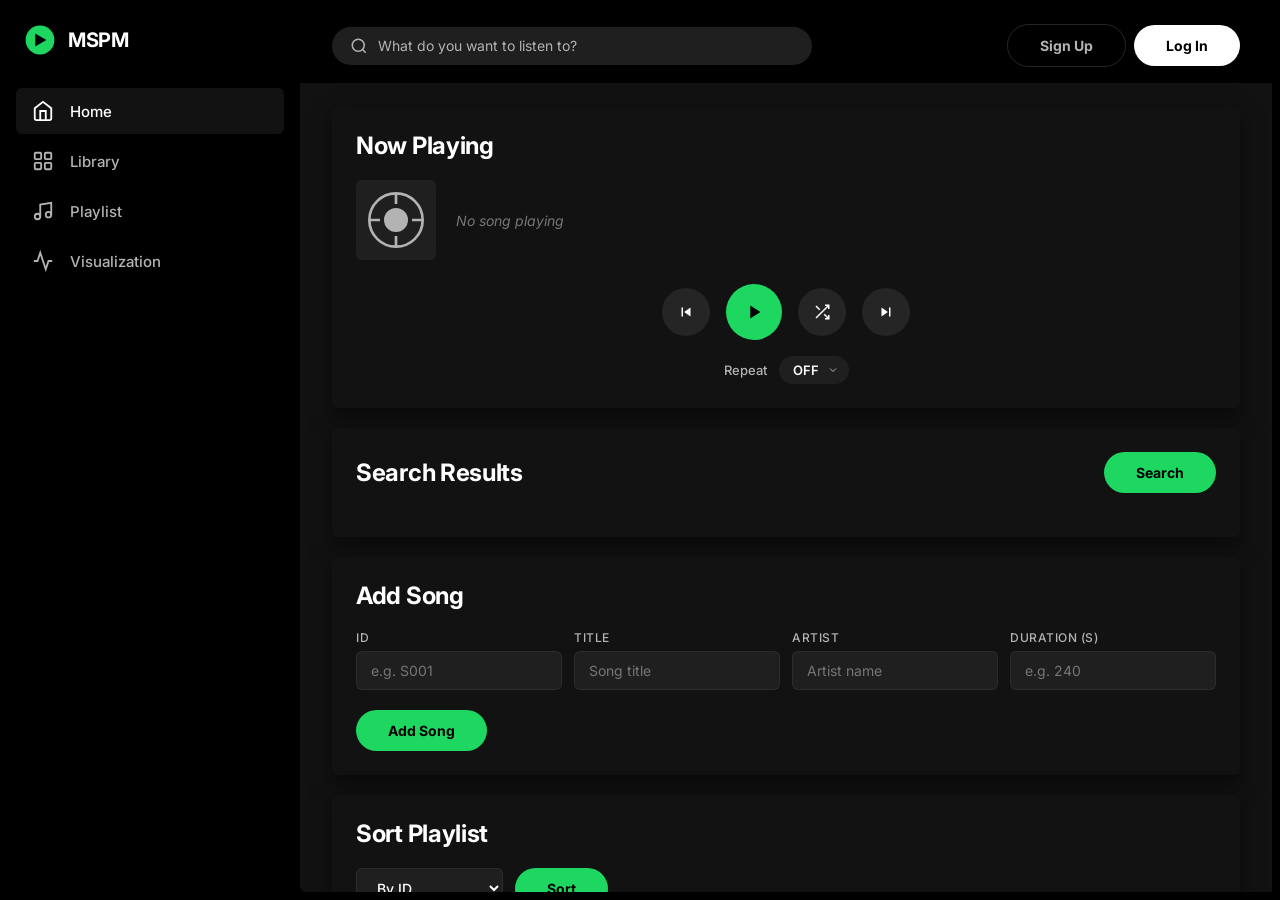
==== Src/resources/frontend/index.html @ 89e04ec7 "Update Frontend" ====
<!DOCTYPE html>
<html lang="en">
<head>
    <meta charset="UTF-8">
    <meta name="viewport" content="width=device-width, initial-scale=1.0">
    <title>MSPM - Music Streaming Playlist Manager</title>
    <link rel="preconnect" href="https://fonts.googleapis.com">
    <link rel="preconnect" href="https://fonts.gstatic.com" crossorigin>
    <link href="https://fonts.googleapis.com/css2?family=Inter:wght@400;500;600;700&display=swap" rel="stylesheet">
    <link rel="stylesheet" href="css/style.css">
</head>
<body>
    <div class="app">
        <aside class="sidebar">
            <div class="logo">
                <svg class="logo-icon" viewBox="0 0 40 40" width="32" height="32">
                    <circle cx="20" cy="20" r="18" fill="#1ed760"/>
                    <path d="M14 12v16l14-8z" fill="#000"/>
                </svg>
                <span class="logo-text">MSPM</span>
            </div>
            <nav class="nav">
                <a href="#" class="nav-item active" data-target="home-section">
                    <svg viewBox="0 0 24 24" width="22" height="22" fill="none" stroke="currentColor" stroke-width="2">
                        <path d="M3 9l9-7 9 7v11a2 2 0 01-2 2H5a2 2 0 01-2-2V9z"/>
                        <polyline points="9 22 9 12 15 12 15 22"/>
                    </svg>
                    <span>Home</span>
                </a>
                <a href="#" class="nav-item" data-target="library-section">
                    <svg viewBox="0 0 24 24" width="22" height="22" fill="none" stroke="currentColor" stroke-width="2">
                        <rect x="3" y="3" width="7" height="7" rx="1"/>
                        <rect x="14" y="3" width="7" height="7" rx="1"/>
                        <rect x="3" y="14" width="7" height="7" rx="1"/>
                        <rect x="14" y="14" width="7" height="7" rx="1"/>
                    </svg>
                    <span>Library</span>
                </a>
                <a href="#" class="nav-item" data-target="playlist-section">
                    <svg viewBox="0 0 24 24" width="22" height="22" fill="none" stroke="currentColor" stroke-width="2">
                        <path d="M9 18V5l12-2v13"/>
                        <circle cx="6" cy="18" r="3"/>
                        <circle cx="18" cy="16" r="3"/>
                    </svg>
                    <span>Playlist</span>
                </a>
                <a href="#" class="nav-item" data-target="visualization-section">
                    <svg viewBox="0 0 24 24" width="22" height="22" fill="none" stroke="currentColor" stroke-width="2">
                        <polyline points="22 12 18 12 15 21 9 3 6 12 2 12"/>
                    </svg>
                    <span>Visualization</span>
                </a>
            </nav>
        </aside>

        <main class="main-content">
            <header class="top-bar">
                <div class="search-bar">
                    <svg viewBox="0 0 24 24" width="18" height="18" fill="none" stroke="currentColor" stroke-width="2" class="search-icon">
                        <circle cx="11" cy="11" r="8"/>
                        <line x1="21" y1="21" x2="16.65" y2="16.65"/>
                    </svg>
                    <input type="text" id="search-input" placeholder="What do you want to listen to?">
                </div>
                <div class="user-actions">
                    <button class="btn btn-ghost">Sign Up</button>
                    <button class="btn btn-secondary">Log In</button>
                </div>
            </header>

            <div class="content" id="home-section">
                <section id="current-song" class="card">
                    <div class="card-header">
                        <h2>Now Playing</h2>
                    </div>
                    <div class="current-song-display">
                        <div class="current-song-art" id="current-song-art">
                            <svg viewBox="0 0 24 24" width="64" height="64" fill="none" stroke="#b3b3b3" stroke-width="1">
                                <circle cx="12" cy="12" r="10"/>
                                <circle cx="12" cy="12" r="4" fill="#b3b3b3"/>
                                <line x1="12" y1="2" x2="12" y2="6"/>
                                <line x1="12" y1="18" x2="12" y2="22"/>
                                <line x1="2" y1="12" x2="6" y2="12"/>
                                <line x1="18" y1="12" x2="22" y2="12"/>
                            </svg>
                        </div>
                        <div id="current-song-info">
                            <p class="no-song">No song playing</p>
                        </div>
                    </div>
                    <div class="controls-row">
                        <button id="btn-prev" class="btn btn-control" title="Previous">
                            <svg viewBox="0 0 24 24" width="18" height="18" fill="currentColor"><path d="M6 6h2v12H6V6zm3.5 6l8.5 6V6l-8.5 6z"/></svg>
                        </button>
                        <button id="btn-play" class="btn btn-control btn-play" title="Play">
                            <svg viewBox="0 0 24 24" width="22" height="22" fill="currentColor"><path d="M8 5v14l11-7L8 5z"/></svg>
                        </button>
                        <button id="btn-shuffle" class="btn btn-control" title="Shuffle">
                            <svg viewBox="0 0 24 24" width="18" height="18" fill="none" stroke="currentColor" stroke-width="2">
                                <polyline points="16 3 21 3 21 8"/>
                                <line x1="4" y1="20" x2="21" y2="3"/>
                                <polyline points="21 16 21 21 16 21"/>
                                <line x1="15" y1="15" x2="21" y2="21"/>
                                <line x1="4" y1="4" x2="9" y2="9"/>
                            </svg>
                        </button>
                        <button id="btn-next" class="btn btn-control" title="Next">
                            <svg viewBox="0 0 24 24" width="18" height="18" fill="currentColor"><path d="M6 18l8.5-6L6 6v12zM16 6v12h2V6h-2z"/></svg>
                        </button>
                    </div>
                    <div class="repeat-row">
                        <span class="repeat-label">Repeat</span>
                        <select id="repeat-mode">
                            <option value="OFF">OFF</option>
                            <option value="ONE">ONE</option>
                            <option value="ALL">ALL</option>
                        </select>
                    </div>
                </section>

                <section id="search-section" class="card">
                    <div class="card-header">
                        <h2>Search Results</h2>
                        <button id="btn-search" class="btn btn-primary">Search</button>
                    </div>
                    <div id="search-results"></div>
                </section>

                <section id="add-song" class="card">
                    <div class="card-header">
                        <h2>Add Song</h2>
                    </div>
                    <form id="add-song-form">
                        <div class="form-row">
                            <div class="form-group">
                                <label for="song-id">ID</label>
                                <input type="text" id="song-id" required placeholder="e.g. S001">
                            </div>
                            <div class="form-group">
                                <label for="song-title">Title</label>
                                <input type="text" id="song-title" required placeholder="Song title">
                            </div>
                            <div class="form-group">
                                <label for="song-artist">Artist</label>
                                <input type="text" id="song-artist" required placeholder="Artist name">
                            </div>
                            <div class="form-group">
                                <label for="song-duration">Duration (s)</label>
                                <input type="number" id="song-duration" required placeholder="e.g. 240">
                            </div>
                        </div>
                        <button type="submit" class="btn btn-primary">Add Song</button>
                    </form>
                </section>

                <section id="sort-section" class="card">
                    <div class="card-header">
                        <h2>Sort Playlist</h2>
                    </div>
                    <div class="sort-row">
                        <select id="sort-type">
                            <option value="id">By ID</option>
                            <option value="title">By Title</option>
                            <option value="artist">By Artist</option>
                            <option value="playcount">By Play Count</option>
                        </select>
                        <button id="btn-sort" class="btn btn-primary">Sort</button>
                    </div>
                </section>

                <section id="library-section" class="card">
                    <div class="card-header">
                        <h2>Song Library <span id="library-total-badge" class="badge">0 songs</span></h2>
                    </div>
                    <p class="section-desc">Browse songs from the CSV catalog. Filter and add to your playlist.</p>
                    <div class="library-filters">
                        <div class="filter-row">
                            <div class="filter-group">
                                <label for="lib-filter-title">Title</label>
                                <input type="text" id="lib-filter-title" placeholder="Filter by title...">
                            </div>
                            <div class="filter-group">
                                <label for="lib-filter-artist">Artist</label>
                                <select id="lib-filter-artist">
                                    <option value="">All Artists</option>
                                </select>
                            </div>
                            <div class="filter-group">
                                <label for="lib-filter-min-dur">Min Duration (s)</label>
                                <input type="number" id="lib-filter-min-dur" placeholder="e.g. 120" min="0">
                            </div>
                            <div class="filter-group">
                                <label for="lib-filter-max-dur">Max Duration (s)</label>
                                <input type="number" id="lib-filter-max-dur" placeholder="e.g. 480" min="0">
                            </div>
                        </div>
                        <div class="filter-actions">
                            <button id="btn-lib-filter" class="btn btn-primary">Filter</button>
                            <button id="btn-lib-reset" class="btn btn-ghost">Reset</button>
                            <button id="btn-lib-add-selected" class="btn btn-secondary" disabled>Add Selected (0)</button>
                            <button id="btn-lib-add-all-filtered" class="btn btn-primary">Add All Filtered</button>
                        </div>
                    </div>
                    <div class="table-wrapper">
                        <table id="library-table">
                            <thead>
                                <tr>
                                    <th><input type="checkbox" id="lib-select-all" title="Select all on this page"></th>
                                    <th>ID</th>
                                    <th>Title</th>
                                    <th>Artist</th>
                                    <th>Duration</th>
                                    <th>Status</th>
                                    <th>Action</th>
                                </tr>
                            </thead>
                            <tbody id="library-body"></tbody>
                        </table>
                    </div>
                    <div id="library-pagination" class="pagination">
                        <button id="lib-page-prev" class="btn btn-ghost" disabled>Prev</button>
                        <span id="lib-page-info">Page 1 / 1</span>
                        <button id="lib-page-next" class="btn btn-ghost" disabled>Next</button>
                    </div>
                </section>

                <section id="playlist-section" class="card">
                    <div class="card-header">
                        <h2>Your Playlist <span id="playlist-count-badge" class="badge">0 songs</span></h2>
                    </div>
                    <div class="table-wrapper">
                        <table id="playlist-table">
                            <thead>
                                <tr>
                                    <th>ID</th>
                                    <th>Title</th>
                                    <th>Artist</th>
                                    <th>Duration</th>
                                    <th>Action</th>
                                </tr>
                            </thead>
                            <tbody id="playlist-body"></tbody>
                        </table>
                    </div>
                </section>

                <section id="recently-played" class="card">
                    <div class="card-header">
                        <h2>Recently Played</h2>
                    </div>
                    <ul id="history-stack"></ul>
                </section>

                <section id="visualization-section" class="card">
                    <div class="card-header">
                        <h2>DSA Visualization</h2>
                    </div>
                    <div id="viz-playlist" class="viz-section">
                        <h3>Circular Linked List</h3>
                        <div id="circular-list"></div>
                    </div>
                    <div id="viz-history" class="viz-section">
                        <h3>History Stack</h3>
                        <div id="stack-display"></div>
                    </div>
                    <div id="viz-shuffle" class="viz-section">
                        <h3>Shuffle Animation</h3>
                        <div id="shuffle-animation" class="shuffle-hidden"></div>
                    </div>
                </section>
            </div>
        </main>
    </div>

    <script>
        document.querySelectorAll('.nav-item').forEach(item => {
            item.addEventListener('click', e => {
                e.preventDefault();
                document.querySelectorAll('.nav-item').forEach(n => n.classList.remove('active'));
                item.classList.add('active');
                const target = document.getElementById(item.dataset.target);
                if (target) target.scrollIntoView({ behavior: 'smooth', block: 'start' });
            });
        });
    </script>
    <script src="js/api.js"></script>
    <script src="js/visualizer.js"></script>
    <script src="js/player.js"></script>
</body>
</html>
---- Src/resources/frontend/css/style.css ----
:root {
    --canvas: #000000;
    --surface: #121212;
    --control: #1f1f1f;
    --text-primary: #ffffff;
    --text-secondary: #b3b3b3;
    --text-muted: #767676;
    --accent: #1ed760;
    --radius-card: 6px;
    --radius-pill: 9999px;
    --shadow-card: 0 8px 24px rgba(0, 0, 0, 0.5);
    --font-family: 'Inter', -apple-system, BlinkMacSystemFont, 'Segoe UI', sans-serif;
    --font-base: 14px;
    --font-heading: 24px;
}

* {
    margin: 0;
    padding: 0;
    box-sizing: border-box;
}

html {
    font-size: var(--font-base);
}

body {
    font-family: var(--font-family);
    background: var(--canvas);
    color: var(--text-primary);
    min-height: 100vh;
    -webkit-font-smoothing: antialiased;
    -moz-osx-font-smoothing: grayscale;
}

::selection {
    background: var(--accent);
    color: #000;
}

::-webkit-scrollbar {
    width: 8px;
}

::-webkit-scrollbar-track {
    background: transparent;
}

::-webkit-scrollbar-thumb {
    background: var(--control);
    border-radius: 4px;
}

::-webkit-scrollbar-thumb:hover {
    background: var(--text-muted);
}

.app {
    display: flex;
    height: 100vh;
    overflow: hidden;
}

.sidebar {
    width: 300px;
    min-width: 300px;
    background: var(--canvas);
    display: flex;
    flex-direction: column;
    padding: 24px 16px;
    gap: 32px;
}

.logo {
    display: flex;
    align-items: center;
    gap: 12px;
    padding: 0 8px;
}

.logo-icon {
    flex-shrink: 0;
}

.logo-text {
    font-size: 20px;
    font-weight: 700;
    letter-spacing: -0.5px;
    color: var(--text-primary);
}

.nav {
    display: flex;
    flex-direction: column;
    gap: 4px;
}

.nav-item {
    display: flex;
    align-items: center;
    gap: 16px;
    padding: 12px 16px;
    border-radius: var(--radius-card);
    color: var(--text-secondary);
    text-decoration: none;
    font-weight: 500;
    font-size: 15px;
    transition: all 0.2s ease;
}

.nav-item:hover {
    color: var(--text-primary);
    background: var(--surface);
}

.nav-item.active {
    color: var(--text-primary);
    background: var(--surface);
}

.nav-item svg {
    flex-shrink: 0;
}

.main-content {
    flex: 1;
    display: flex;
    flex-direction: column;
    overflow: hidden;
    background: var(--surface);
    border-radius: var(--radius-card) 0 0 var(--radius-card);
    margin: 8px 8px 8px 0;
}

.top-bar {
    display: flex;
    align-items: center;
    justify-content: space-between;
    padding: 16px 32px;
    background: var(--canvas);
    flex-shrink: 0;
    gap: 16px;
}

.search-bar {
    display: flex;
    align-items: center;
    gap: 10px;
    background: var(--control);
    border-radius: var(--radius-pill);
    padding: 10px 18px;
    flex: 1;
    max-width: 480px;
    transition: background 0.2s ease;
}

.search-bar:focus-within {
    background: var(--control);
    outline: 2px solid rgba(255, 255, 255, 0.15);
    outline-offset: -2px;
}

.search-icon {
    color: var(--text-secondary);
    flex-shrink: 0;
}

.search-bar input {
    background: none;
    border: none;
    outline: none;
    color: var(--text-primary);
    font-size: 14px;
    font-family: var(--font-family);
    width: 100%;
}

.search-bar input::placeholder {
    color: var(--text-secondary);
}

.user-actions {
    display: flex;
    align-items: center;
    gap: 8px;
    flex-shrink: 0;
}

.content {
    flex: 1;
    overflow-y: auto;
    padding: 24px 32px 80px;
    display: flex;
    flex-direction: column;
    gap: 20px;
}

.card {
    background: var(--surface);
    border-radius: var(--radius-card);
    box-shadow: var(--shadow-card);
    padding: 24px;
    transition: background 0.2s ease;
}

.card:hover {
    background: var(--control);
}

.card-header {
    display: flex;
    align-items: center;
    justify-content: space-between;
    margin-bottom: 20px;
}

.card-header h2 {
    font-size: var(--font-heading);
    font-weight: 700;
    color: var(--text-primary);
    letter-spacing: -0.3px;
}

.card:not(:hover) .card-header h2 {
    color: var(--text-primary);
}

.badge {
    font-size: 12px;
    font-weight: 600;
    color: var(--text-secondary);
    background: rgba(255, 255, 255, 0.08);
    padding: 4px 12px;
    border-radius: var(--radius-pill);
    margin-left: 12px;
}

.section-desc {
    color: var(--text-secondary);
    font-size: 14px;
    margin-bottom: 16px;
    line-height: 1.5;
}

.btn {
    display: inline-flex;
    align-items: center;
    justify-content: center;
    gap: 8px;
    border: none;
    border-radius: var(--radius-pill);
    font-family: var(--font-family);
    font-size: 14px;
    font-weight: 700;
    padding: 12px 32px;
    cursor: pointer;
    transition: all 0.2s ease;
    outline: none;
    white-space: nowrap;
}

.btn:disabled {
    opacity: 0.4;
    cursor: not-allowed;
    transform: none !important;
}

.btn-primary {
    background: var(--accent);
    color: #000000;
}

.btn-primary:hover:not(:disabled) {
    transform: scale(1.04);
    filter: brightness(1.1);
}

.btn-secondary {
    background: var(--text-primary);
    color: #000000;
}

.btn-secondary:hover:not(:disabled) {
    transform: scale(1.04);
    background: #e6e6e6;
}

.btn-ghost {
    background: transparent;
    color: var(--text-secondary);
    border: 1px solid rgba(255, 255, 255, 0.15);
}

.btn-ghost:hover:not(:disabled) {
    color: var(--text-primary);
    border-color: var(--text-primary);
}

.btn-control {
    background: rgba(255, 255, 255, 0.08);
    color: var(--text-primary);
    width: 48px;
    height: 48px;
    padding: 0;
    border-radius: 50%;
    display: inline-flex;
    align-items: center;
    justify-content: center;
}

.btn-control:hover {
    background: rgba(255, 255, 255, 0.15);
    transform: scale(1.06);
}

.btn-play {
    background: var(--accent);
    color: #000000;
    width: 56px;
    height: 56px;
}

.btn-play:hover {
    background: var(--accent);
    transform: scale(1.08);
    filter: brightness(1.1);
}

.btn-danger {
    background: transparent;
    color: var(--text-muted);
    border: 1px solid rgba(255, 255, 255, 0.1);
    padding: 6px 16px;
    font-size: 13px;
}

.btn-danger:hover:not(:disabled) {
    color: #ff4757;
    border-color: #ff4757;
    background: rgba(255, 71, 87, 0.1);
}

.current-song-display {
    display: flex;
    align-items: center;
    gap: 20px;
    margin-bottom: 24px;
}

.current-song-art {
    width: 80px;
    height: 80px;
    border-radius: var(--radius-card);
    background: var(--control);
    display: flex;
    align-items: center;
    justify-content: center;
    flex-shrink: 0;
}

#current-song-info {
    display: flex;
    flex-wrap: wrap;
    align-items: center;
    gap: 10px;
    flex: 1;
}

.song-tag {
    color: var(--text-secondary);
    font-size: 14px;
    background: rgba(255, 255, 255, 0.05);
    border: 1px solid rgba(255, 255, 255, 0.08);
    border-radius: var(--radius-card);
    padding: 6px 14px;
}

.song-tag span {
    color: var(--text-primary);
    font-weight: 500;
    margin-left: 6px;
}

.no-song {
    color: var(--text-muted);
    font-style: italic;
}

.playing-indicator {
    color: var(--accent);
    font-weight: 600;
    font-size: 13px;
    background: rgba(30, 215, 96, 0.15);
    border: 1px solid rgba(30, 215, 96, 0.3);
    border-radius: var(--radius-card);
    padding: 4px 12px;
    animation: pulsePlaying 1.5s ease-in-out infinite;
}

.paused-indicator {
    color: #f0a030;
    font-weight: 600;
    font-size: 13px;
    background: rgba(240, 160, 48, 0.15);
    border: 1px solid rgba(240, 160, 48, 0.3);
    border-radius: var(--radius-card);
    padding: 4px 12px;
}

@keyframes pulsePlaying {
    0%, 100% { opacity: 1; }
    50% { opacity: 0.6; }
}

.controls-row {
    display: flex;
    justify-content: center;
    align-items: center;
    gap: 16px;
    margin-bottom: 16px;
}

.repeat-row {
    display: flex;
    align-items: center;
    justify-content: center;
    gap: 12px;
}

.repeat-label {
    color: var(--text-secondary);
    font-size: 13px;
    font-weight: 500;
}

.repeat-row select {
    background: var(--control);
    color: var(--text-primary);
    border: none;
    border-radius: var(--radius-pill);
    padding: 6px 14px;
    font-size: 13px;
    font-family: var(--font-family);
    font-weight: 600;
    cursor: pointer;
    outline: none;
    appearance: none;
    -webkit-appearance: none;
    padding-right: 28px;
    background-image: url("data:image/svg+xml,%3Csvg xmlns='http://www.w3.org/2000/svg' width='12' height='12' viewBox='0 0 24 24' fill='none' stroke='%23b3b3b3' stroke-width='2'%3E%3Cpolyline points='6 9 12 15 18 9'/%3E%3C/svg%3E");
    background-repeat: no-repeat;
    background-position: right 10px center;
}

.repeat-row select:focus {
    outline: 2px solid rgba(255, 255, 255, 0.15);
    outline-offset: -2px;
}

.repeat-row select option {
    background: var(--canvas);
    color: var(--text-primary);
}

.library-filters {
    background: rgba(255, 255, 255, 0.03);
    border: 1px solid rgba(255, 255, 255, 0.06);
    border-radius: var(--radius-card);
    padding: 20px;
    margin-bottom: 20px;
}

.filter-row {
    display: grid;
    grid-template-columns: 1fr 1fr 1fr 1fr;
    gap: 12px;
    margin-bottom: 16px;
}

.filter-group {
    display: flex;
    flex-direction: column;
    gap: 6px;
}

.filter-group label {
    font-size: 12px;
    color: var(--text-secondary);
    font-weight: 500;
    text-transform: uppercase;
    letter-spacing: 0.5px;
}

.filter-group input,
.filter-group select {
    background: var(--control);
    border: 1px solid rgba(255, 255, 255, 0.06);
    border-radius: var(--radius-card);
    padding: 10px 14px;
    color: var(--text-primary);
    font-size: 14px;
    font-family: var(--font-family);
    outline: none;
    transition: border-color 0.2s;
}

.filter-group input:focus,
.filter-group select:focus {
    border-color: rgba(255, 255, 255, 0.2);
}

.filter-group input::placeholder {
    color: var(--text-muted);
}

.filter-group select option {
    background: var(--canvas);
    color: var(--text-primary);
}

.filter-actions {
    display: flex;
    flex-wrap: wrap;
    gap: 8px;
}

.filter-actions .btn {
    padding: 10px 24px;
}

.status-badge {
    font-size: 11px;
    padding: 3px 10px;
    border-radius: var(--radius-pill);
    font-weight: 600;
    letter-spacing: 0.3px;
}

.status-available {
    background: rgba(255, 255, 255, 0.06);
    color: var(--text-secondary);
    border: 1px solid rgba(255, 255, 255, 0.08);
}

.status-added {
    background: rgba(30, 215, 96, 0.15);
    color: var(--accent);
    border: 1px solid rgba(30, 215, 96, 0.3);
}

.table-wrapper {
    overflow-x: auto;
}

#library-table,
#playlist-table {
    width: 100%;
    border-collapse: collapse;
}

#library-table th,
#playlist-table th {
    text-align: left;
    padding: 12px 10px;
    font-size: 12px;
    font-weight: 600;
    text-transform: uppercase;
    letter-spacing: 0.8px;
    color: var(--text-secondary);
    border-bottom: 1px solid rgba(255, 255, 255, 0.06);
}

#library-table td,
#playlist-table td {
    padding: 10px;
    border-bottom: 1px solid rgba(255, 255, 255, 0.04);
    font-size: 14px;
    color: var(--text-primary);
}

#library-table tbody tr,
#playlist-table tbody tr {
    transition: background 0.15s ease;
}

#library-table tbody tr:hover,
#playlist-table tbody tr:hover {
    background: rgba(255, 255, 255, 0.04);
}

#library-table tbody tr.in-playlist {
    opacity: 0.55;
}

#playlist-table tbody tr.active-song {
    background: rgba(30, 215, 96, 0.1);
    border-left: 3px solid var(--accent);
}

#playlist-table tbody tr.active-song td {
    color: var(--text-primary);
}

#library-table input[type="checkbox"] {
    width: 16px;
    height: 16px;
    accent-color: var(--accent);
    cursor: pointer;
}

.pagination {
    display: flex;
    justify-content: center;
    align-items: center;
    gap: 16px;
    margin-top: 20px;
    padding-top: 16px;
    border-top: 1px solid rgba(255, 255, 255, 0.06);
}

.pagination .btn {
    padding: 8px 20px;
}

#lib-page-info {
    font-size: 14px;
    color: var(--text-secondary);
    min-width: 120px;
    text-align: center;
}

.empty-state {
    text-align: center;
    padding: 48px 24px !important;
}

.empty-state td {
    color: var(--text-muted) !important;
    font-size: 14px;
}

.empty-icon {
    font-size: 32px;
    margin-bottom: 12px;
    opacity: 0.4;
}

.empty-hint {
    font-size: 13px;
    color: var(--text-muted);
    font-style: italic;
    margin-top: 4px;
}

.form-row {
    display: grid;
    grid-template-columns: repeat(auto-fit, minmax(160px, 1fr));
    gap: 12px;
    margin-bottom: 20px;
}

.form-group {
    display: flex;
    flex-direction: column;
    gap: 6px;
}

.form-group label {
    font-size: 12px;
    color: var(--text-secondary);
    font-weight: 500;
    text-transform: uppercase;
    letter-spacing: 0.5px;
}

.form-group input {
    background: var(--control);
    border: 1px solid rgba(255, 255, 255, 0.06);
    border-radius: var(--radius-card);
    padding: 10px 14px;
    color: var(--text-primary);
    font-size: 14px;
    font-family: var(--font-family);
    outline: none;
    transition: border-color 0.2s;
}

.form-group input:focus {
    border-color: rgba(255, 255, 255, 0.2);
}

.form-group input::placeholder {
    color: var(--text-muted);
}

.sort-row {
    display: flex;
    gap: 12px;
    align-items: center;
}

#sort-type {
    background: var(--control);
    color: var(--text-primary);
    border: 1px solid rgba(255, 255, 255, 0.06);
    border-radius: var(--radius-card);
    padding: 10px 16px;
    font-size: 14px;
    font-family: var(--font-family);
    font-weight: 500;
    cursor: pointer;
    outline: none;
}

#sort-type:focus {
    border-color: rgba(255, 255, 255, 0.2);
}

#sort-type option {
    background: var(--canvas);
    color: var(--text-primary);
}

#search-results {
    margin-top: 4px;
}

.search-result-item {
    display: flex;
    justify-content: space-between;
    align-items: center;
    padding: 10px 14px;
    border-bottom: 1px solid rgba(255, 255, 255, 0.04);
    font-size: 14px;
}

.search-result-item:last-child {
    border-bottom: none;
}

.search-result-item .title {
    color: var(--text-primary);
    font-weight: 500;
}

#history-stack {
    list-style: none;
    display: flex;
    flex-direction: column-reverse;
    gap: 6px;
}

#history-stack li {
    background: rgba(255, 255, 255, 0.03);
    padding: 10px 16px;
    border-radius: var(--radius-card);
    font-size: 14px;
    border-left: 3px solid rgba(255, 255, 255, 0.08);
    display: flex;
    justify-content: space-between;
    transition: background 0.15s ease;
}

#history-stack li:hover {
    background: rgba(255, 255, 255, 0.06);
}

#history-stack li:first-child {
    border-left-color: var(--accent);
    background: rgba(30, 215, 96, 0.08);
    font-weight: 600;
}

.viz-section {
    margin-bottom: 24px;
}

.viz-section:last-child {
    margin-bottom: 0;
}

.viz-section h3 {
    font-size: 16px;
    font-weight: 600;
    color: var(--text-secondary);
    margin-bottom: 12px;
}

#circular-list {
    display: flex;
    flex-wrap: wrap;
    align-items: center;
    gap: 8px;
    padding: 20px;
    background: rgba(255, 255, 255, 0.02);
    border-radius: var(--radius-card);
    border: 1px solid rgba(255, 255, 255, 0.06);
    min-height: 60px;
}

.circular-node {
    background: rgba(255, 255, 255, 0.06);
    border: 2px solid rgba(255, 255, 255, 0.1);
    border-radius: var(--radius-card);
    padding: 8px 16px;
    font-size: 13px;
    text-align: center;
    transition: all 0.25s ease;
    min-width: 90px;
}

.circular-node .node-title {
    color: var(--text-primary);
    font-weight: 600;
}

.circular-node .node-artist {
    color: var(--text-secondary);
    font-size: 12px;
    margin-top: 2px;
}

.circular-node.active-node {
    border-color: var(--accent);
    background: rgba(30, 215, 96, 0.15);
    box-shadow: 0 0 20px rgba(30, 215, 96, 0.2);
    transform: scale(1.08);
}

.circular-node.active-node .node-title {
    color: var(--text-primary);
}

.circular-arrow {
    font-size: 18px;
    color: var(--text-muted);
}

.circular-back-arrow {
    font-size: 14px;
    color: var(--accent);
    margin-left: 8px;
}

#stack-display {
    display: flex;
    flex-direction: column-reverse;
    gap: 4px;
    padding: 16px;
    background: rgba(255, 255, 255, 0.02);
    border-radius: var(--radius-card);
    border: 1px solid rgba(255, 255, 255, 0.06);
    min-height: 40px;
}

.stack-item {
    background: rgba(255, 255, 255, 0.05);
    border: 1px solid rgba(255, 255, 255, 0.06);
    border-radius: var(--radius-card);
    padding: 8px 14px;
    font-size: 13px;
    text-align: center;
}

.stack-item.stack-top {
    border-color: var(--accent);
    color: var(--accent);
    font-weight: 600;
    background: rgba(30, 215, 96, 0.1);
}

#shuffle-animation {
    text-align: center;
    padding: 24px;
    font-size: 16px;
    font-weight: 600;
    color: var(--accent);
    border: 1px dashed var(--accent);
    border-radius: var(--radius-card);
    background: rgba(30, 215, 96, 0.05);
}

.shuffle-hidden {
    display: none !important;
}

.shuffle-visible {
    display: block !important;
    animation: shufflePulse 0.8s ease-in-out infinite alternate;
}

@keyframes shufflePulse {
    0% {
        opacity: 0.5;
        transform: scale(0.95);
    }
    100% {
        opacity: 1;
        transform: scale(1.05);
    }
}

.toast {
    position: fixed;
    bottom: 30px;
    left: 50%;
    transform: translateX(-50%) translateY(20px);
    background: var(--accent);
    color: #000000;
    padding: 14px 28px;
    border-radius: var(--radius-pill);
    font-size: 14px;
    font-weight: 600;
    box-shadow: var(--shadow-card);
    opacity: 0;
    transition: all 0.4s cubic-bezier(0.68, -0.55, 0.27, 1.55);
    z-index: 9999;
    pointer-events: none;
}

.toast-show {
    opacity: 1;
    transform: translateX(-50%) translateY(0);
}

@media (max-width: 1024px) {
    .sidebar {
        width: 72px;
        min-width: 72px;
        padding: 16px 8px;
    }

    .logo-text {
        display: none;
    }

    .nav-item span {
        display: none;
    }

    .nav-item {
        justify-content: center;
        padding: 12px;
    }

    .filter-row {
        grid-template-columns: 1fr 1fr;
    }
}

@media (max-width: 768px) {
    .sidebar {
        width: 64px;
        min-width: 64px;
        padding: 12px 6px;
    }

    .main-content {
        margin: 4px 4px 4px 0;
        border-radius: var(--radius-card);
    }

    .top-bar {
        padding: 12px 16px;
        flex-wrap: wrap;
    }

    .search-bar {
        max-width: none;
        order: 2;
        flex-basis: 100%;
    }

    .user-actions {
        order: 1;
    }

    .content {
        padding: 16px;
        gap: 16px;
    }

    .card {
        padding: 16px;
    }

    .card-header h2 {
        font-size: 20px;
    }

    .filter-row {
        grid-template-columns: 1fr;
    }

    .form-row {
        grid-template-columns: 1fr;
    }

    .controls-row {
        gap: 12px;
    }

    .btn-control {
        width: 42px;
        height: 42px;
    }

    .btn-play {
        width: 50px;
        height: 50px;
    }

    .current-song-display {
        flex-direction: column;
        align-items: flex-start;
    }

    #library-table th,
    #library-table td,
    #playlist-table th,
    #playlist-table td {
        padding: 8px 6px;
        font-size: 13px;
    }

    .filter-actions {
        flex-direction: column;
    }

    .filter-actions .btn {
        width: 100%;
        text-align: center;
    }

    #circular-list {
        justify-content: center;
    }

    .circular-node {
        min-width: 70px;
        padding: 6px 12px;
        font-size: 12px;
    }
}

@media (max-width: 480px) {
    .sidebar {
        display: none;
    }

    .main-content {
        margin: 0;
        border-radius: 0;
    }

    .content {
        padding: 12px;
    }
}
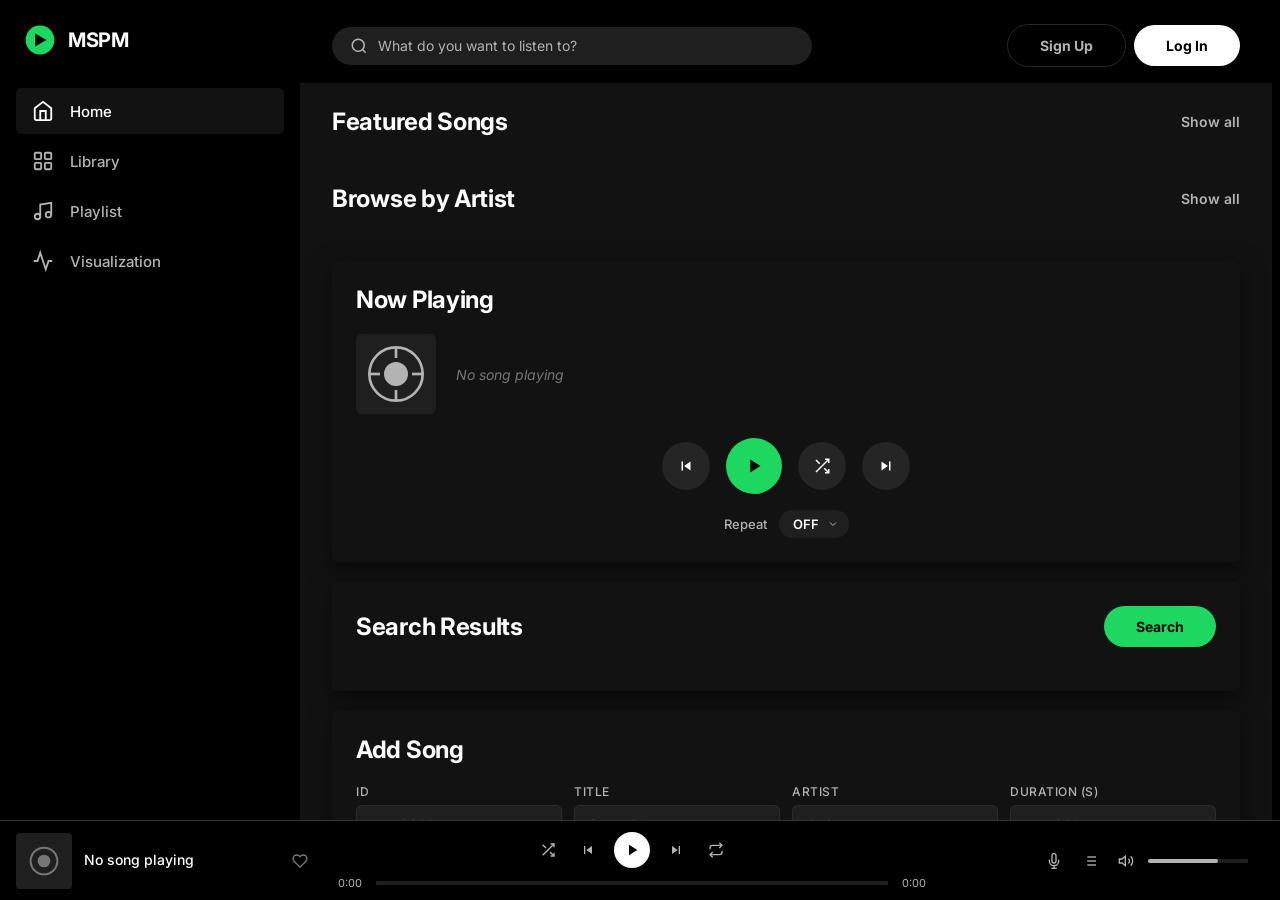
==== commit cd6b5bb0: "Fix Frontend" ====
--- a/Src/resources/frontend/index.html
+++ b/Src/resources/frontend/index.html
@@ -8,6 +8,9 @@
     <link rel="preconnect" href="https://fonts.gstatic.com" crossorigin>
     <link href="https://fonts.googleapis.com/css2?family=Inter:wght@400;500;600;700&display=swap" rel="stylesheet">
     <link rel="stylesheet" href="css/style.css">
+    <style>
+        .content { padding-bottom: 100px; }
+    </style>
 </head>
 <body>
     <div class="app">
@@ -69,6 +72,21 @@
             </header>
 
             <div class="content" id="home-section">
+                <div class="content-rail" id="rail-featured">
+                    <div class="rail-header">
+                        <h2>Featured Songs</h2>
+                        <a href="#" class="rail-show-all" data-target="library-section">Show all</a>
+                    </div>
+                    <div class="rail-content" id="rail-featured-content"></div>
+                </div>
+                <div class="content-rail" id="rail-artists">
+                    <div class="rail-header">
+                        <h2>Browse by Artist</h2>
+                        <a href="#" class="rail-show-all" data-target="library-section">Show all</a>
+                    </div>
+                    <div class="rail-content" id="rail-artists-content"></div>
+                </div>
+
                 <section id="current-song" class="card">
                     <div class="card-header">
                         <h2>Now Playing</h2>
@@ -229,14 +247,16 @@
                         <h2>Your Playlist <span id="playlist-count-badge" class="badge">0 songs</span></h2>
                     </div>
                     <div class="table-wrapper">
-                        <table id="playlist-table">
+                        <table id="playlist-table" class="tracklist-table">
                             <thead>
                                 <tr>
-                                    <th>ID</th>
-                                    <th>Title</th>
-                                    <th>Artist</th>
-                                    <th>Duration</th>
-                                    <th>Action</th>
+                                    <th class="track-col-num">#</th>
+                                    <th class="track-col-title">Title</th>
+                                    <th class="track-col-artist">Artist</th>
+                                    <th class="track-col-duration">
+                                        <svg viewBox="0 0 24 24" width="14" height="14" fill="none" stroke="currentColor" stroke-width="2"><circle cx="12" cy="12" r="10"/><polyline points="12 6 12 12 16 14"/></svg>
+                                    </th>
+                                    <th class="track-col-action"></th>
                                 </tr>
                             </thead>
                             <tbody id="playlist-body"></tbody>
@@ -270,6 +290,103 @@
                 </section>
             </div>
         </main>
+    </div>
+
+    <div class="now-playing-bar" id="now-playing-bar">
+        <div class="np-bar-left">
+            <div class="np-thumbnail" id="np-thumbnail">
+                <svg viewBox="0 0 24 24" width="32" height="32" fill="none" stroke="#767676" stroke-width="1.5">
+                    <circle cx="12" cy="12" r="10"/>
+                    <circle cx="12" cy="12" r="4" fill="#767676"/>
+                </svg>
+            </div>
+            <div class="np-track-info">
+                <span class="np-title" id="np-title">No song playing</span>
+                <span class="np-artist" id="np-artist"></span>
+            </div>
+            <button class="np-like" id="np-like" title="Add to Favorites">
+                <svg viewBox="0 0 24 24" width="16" height="16" fill="none" stroke="currentColor" stroke-width="2">
+                    <path d="M20.84 4.61a5.5 5.5 0 00-7.78 0L12 5.67l-1.06-1.06a5.5 5.5 0 00-7.78 7.78l1.06 1.06L12 21.23l7.78-7.78 1.06-1.06a5.5 5.5 0 000-7.78z"/>
+                </svg>
+            </button>
+        </div>
+        <div class="np-bar-center">
+            <div class="np-controls">
+                <button class="np-control-btn" id="np-shuffle" title="Shuffle">
+                    <svg viewBox="0 0 24 24" width="16" height="16" fill="none" stroke="currentColor" stroke-width="2">
+                        <polyline points="16 3 21 3 21 8"/>
+                        <line x1="4" y1="20" x2="21" y2="3"/>
+                        <polyline points="21 16 21 21 16 21"/>
+                        <line x1="15" y1="15" x2="21" y2="21"/>
+                        <line x1="4" y1="4" x2="9" y2="9"/>
+                    </svg>
+                </button>
+                <button class="np-control-btn" id="np-prev" title="Previous">
+                    <svg viewBox="0 0 24 24" width="16" height="16" fill="currentColor"><path d="M6 6h2v12H6V6zm3.5 6l8.5 6V6l-8.5 6z"/></svg>
+                </button>
+                <button class="np-play-btn" id="np-play" title="Play">
+                    <svg viewBox="0 0 24 24" width="18" height="18" fill="#000"><path d="M8 5v14l11-7L8 5z"/></svg>
+                </button>
+                <button class="np-control-btn" id="np-next" title="Next">
+                    <svg viewBox="0 0 24 24" width="16" height="16" fill="currentColor"><path d="M6 18l8.5-6L6 6v12zM16 6v12h2V6h-2z"/></svg>
+                </button>
+                <button class="np-control-btn" id="np-repeat" title="Repeat">
+                    <svg viewBox="0 0 24 24" width="16" height="16" fill="none" stroke="currentColor" stroke-width="2">
+                        <polyline points="17 1 21 5 17 9"/>
+                        <path d="M3 11V9a4 4 0 014-4h14"/>
+                        <polyline points="7 23 3 19 7 15"/>
+                        <path d="M21 13v2a4 4 0 01-4 4H3"/>
+                    </svg>
+                </button>
+            </div>
+            <div class="np-timeline">
+                <span class="np-time" id="np-time-current">0:00</span>
+                <div class="np-progress-wrap" id="np-progress-bar">
+                    <div class="np-progress-bg"></div>
+                    <div class="np-progress-fill" id="np-progress-fill" style="width:0%"></div>
+                    <div class="np-progress-thumb" id="np-progress-thumb"></div>
+                </div>
+                <span class="np-time" id="np-time-total">0:00</span>
+            </div>
+        </div>
+        <div class="np-bar-right">
+            <button class="np-control-btn" title="Lyrics">
+                <svg viewBox="0 0 24 24" width="16" height="16" fill="none" stroke="currentColor" stroke-width="2">
+                    <path d="M12 1a3 3 0 00-3 3v8a3 3 0 006 0V4a3 3 0 00-3-3z"/>
+                    <path d="M19 10v2a7 7 0 01-14 0v-2"/>
+                    <line x1="12" y1="19" x2="12" y2="23"/>
+                    <line x1="8" y1="23" x2="16" y2="23"/>
+                </svg>
+            </button>
+            <button class="np-control-btn" id="np-queue" title="Queue">
+                <svg viewBox="0 0 24 24" width="16" height="16" fill="none" stroke="currentColor" stroke-width="2">
+                    <line x1="8" y1="6" x2="21" y2="6"/><line x1="8" y1="12" x2="21" y2="12"/>
+                    <line x1="8" y1="18" x2="21" y2="18"/><line x1="3" y1="6" x2="3.01" y2="6"/>
+                    <line x1="3" y1="12" x2="3.01" y2="12"/><line x1="3" y1="18" x2="3.01" y2="18"/>
+                </svg>
+            </button>
+            <div class="np-volume">
+                <button class="np-control-btn np-volume-icon" id="np-volume-icon" title="Volume">
+                    <svg viewBox="0 0 24 24" width="16" height="16" fill="none" stroke="currentColor" stroke-width="2">
+                        <polygon points="11 5 6 9 2 9 2 15 6 15 11 19 11 5"/>
+                        <path d="M19.07 4.93a10 10 0 010 14.14M15.54 8.46a5 5 0 010 7.07"/>
+                    </svg>
+                </button>
+                <div class="np-volume-wrap" id="np-volume-bar">
+                    <div class="np-progress-bg"></div>
+                    <div class="np-volume-fill" id="np-volume-fill" style="width:70%"></div>
+                    <div class="np-volume-thumb" id="np-volume-thumb"></div>
+                </div>
+            </div>
+        </div>
+    </div>
+
+    <div class="context-menu" id="context-menu">
+        <div class="context-menu-item" data-action="add-to-playlist">Add to Playlist</div>
+        <div class="context-menu-item" data-action="share">Share</div>
+        <div class="context-menu-item" data-action="go-to-artist">Go to Artist</div>
+        <div class="context-menu-separator"></div>
+        <div class="context-menu-item context-menu-danger" data-action="delete">Delete</div>
     </div>
 
     <script>
@@ -282,6 +399,44 @@
                 if (target) target.scrollIntoView({ behavior: 'smooth', block: 'start' });
             });
         });
+
+        document.querySelectorAll('.rail-show-all').forEach(link => {
+            link.addEventListener('click', e => {
+                e.preventDefault();
+                const target = document.getElementById(link.dataset.target);
+                if (target) target.scrollIntoView({ behavior: 'smooth', block: 'start' });
+            });
+        });
+
+        function showContextMenu(x, y, songId) {
+            const menu = document.getElementById('context-menu');
+            menu.dataset.songId = songId;
+            menu.style.left = x + 'px';
+            menu.style.top = y + 'px';
+            menu.classList.add('context-menu-visible');
+        }
+
+        document.addEventListener('click', () => {
+            document.getElementById('context-menu').classList.remove('context-menu-visible');
+        });
+
+        document.addEventListener('contextmenu', e => {
+            const row = e.target.closest('[data-song-id]');
+            if (row) {
+                e.preventDefault();
+                showContextMenu(e.clientX, e.clientY, row.dataset.songId);
+            }
+        });
+
+        document.getElementById('context-menu').addEventListener('click', e => {
+            const item = e.target.closest('.context-menu-item');
+            if (!item) return;
+            const songId = document.getElementById('context-menu').dataset.songId;
+            if (item.dataset.action === 'delete' && songId && typeof onDelete === 'function') {
+                onDelete(songId);
+            }
+            document.getElementById('context-menu').classList.remove('context-menu-visible');
+        });
     </script>
     <script src="js/api.js"></script>
     <script src="js/visualizer.js"></script>
--- a/Src/resources/frontend/css/style.css
+++ b/Src/resources/frontend/css/style.css
@@ -2,13 +2,16 @@
     --canvas: #000000;
     --surface: #121212;
     --control: #1f1f1f;
+    --control-hover: #2a2a2a;
     --text-primary: #ffffff;
     --text-secondary: #b3b3b3;
     --text-muted: #767676;
     --accent: #1ed760;
+    --border-subtle: #333333;
     --radius-card: 6px;
     --radius-pill: 9999px;
     --shadow-card: 0 8px 24px rgba(0, 0, 0, 0.5);
+    --shadow-menu: 0 8px 24px rgba(0, 0, 0, 0.6);
     --font-family: 'Inter', -apple-system, BlinkMacSystemFont, 'Segoe UI', sans-serif;
     --font-base: 14px;
     --font-heading: 24px;
@@ -129,7 +132,7 @@
     overflow: hidden;
     background: var(--surface);
     border-radius: var(--radius-card) 0 0 var(--radius-card);
-    margin: 8px 8px 8px 0;
+    margin: 8px 8px 0 0;
 }
 
 .top-bar {
@@ -186,10 +189,12 @@
     flex-shrink: 0;
 }
 
+/* ─── Content ─────────────────────────────── */
+
 .content {
     flex: 1;
     overflow-y: auto;
-    padding: 24px 32px 80px;
+    padding: 24px 32px 100px;
     display: flex;
     flex-direction: column;
     gap: 20px;
@@ -221,10 +226,6 @@
     letter-spacing: -0.3px;
 }
 
-.card:not(:hover) .card-header h2 {
-    color: var(--text-primary);
-}
-
 .badge {
     font-size: 12px;
     font-weight: 600;
@@ -241,6 +242,8 @@
     margin-bottom: 16px;
     line-height: 1.5;
 }
+
+/* ─── Buttons ─────────────────────────────── */
 
 .btn {
     display: inline-flex;
@@ -339,6 +342,8 @@
     border-color: #ff4757;
     background: rgba(255, 71, 87, 0.1);
 }
+
+/* ─── Current Song ────────────────────────── */
 
 .current-song-display {
     display: flex;
@@ -462,6 +467,8 @@
     color: var(--text-primary);
 }
 
+/* ─── Library Filters ─────────────────────── */
+
 .library-filters {
     background: rgba(255, 255, 255, 0.03);
     border: 1px solid rgba(255, 255, 255, 0.06);
@@ -548,18 +555,18 @@
     border: 1px solid rgba(30, 215, 96, 0.3);
 }
 
+/* ─── Generic Table ───────────────────────── */
+
 .table-wrapper {
     overflow-x: auto;
 }
 
-#library-table,
-#playlist-table {
+#library-table {
     width: 100%;
     border-collapse: collapse;
 }
 
-#library-table th,
-#playlist-table th {
+#library-table th {
     text-align: left;
     padding: 12px 10px;
     font-size: 12px;
@@ -570,35 +577,23 @@
     border-bottom: 1px solid rgba(255, 255, 255, 0.06);
 }
 
-#library-table td,
-#playlist-table td {
+#library-table td {
     padding: 10px;
     border-bottom: 1px solid rgba(255, 255, 255, 0.04);
     font-size: 14px;
     color: var(--text-primary);
 }
 
-#library-table tbody tr,
-#playlist-table tbody tr {
+#library-table tbody tr {
     transition: background 0.15s ease;
 }
 
-#library-table tbody tr:hover,
-#playlist-table tbody tr:hover {
+#library-table tbody tr:hover {
     background: rgba(255, 255, 255, 0.04);
 }
 
 #library-table tbody tr.in-playlist {
     opacity: 0.55;
-}
-
-#playlist-table tbody tr.active-song {
-    background: rgba(30, 215, 96, 0.1);
-    border-left: 3px solid var(--accent);
-}
-
-#playlist-table tbody tr.active-song td {
-    color: var(--text-primary);
 }
 
 #library-table input[type="checkbox"] {
@@ -652,6 +647,144 @@
     margin-top: 4px;
 }
 
+/* ─── Tracklist ───────────────────────────── */
+
+.tracklist-table {
+    width: 100%;
+    border-collapse: collapse;
+}
+
+.tracklist-table th {
+    text-align: left;
+    padding: 8px 12px;
+    font-size: 12px;
+    font-weight: 600;
+    text-transform: uppercase;
+    letter-spacing: 0.8px;
+    color: var(--text-secondary);
+    border-bottom: 1px solid var(--border-subtle);
+}
+
+.tracklist-table td {
+    padding: 8px 12px;
+    font-size: 14px;
+    color: var(--text-primary);
+    border-bottom: 1px solid rgba(255, 255, 255, 0.04);
+}
+
+.tracklist-table .track-col-num {
+    width: 48px;
+    text-align: center;
+}
+
+.tracklist-table .track-col-duration {
+    width: 80px;
+    text-align: right;
+}
+
+.tracklist-table .track-col-action {
+    width: 48px;
+    text-align: center;
+}
+
+.tracklist-table th.track-col-duration svg {
+    vertical-align: middle;
+    opacity: 0.6;
+}
+
+.tracklist-row {
+    transition: background 0.15s ease;
+    cursor: default;
+}
+
+.tracklist-row:hover {
+    background: var(--control-hover) !important;
+}
+
+.tracklist-row td:first-child {
+    border-radius: 4px 0 0 4px;
+}
+
+.tracklist-row td:last-child {
+    border-radius: 0 4px 4px 0;
+}
+
+.track-num {
+    color: var(--text-secondary);
+    font-size: 14px;
+}
+
+.track-play-icon {
+    display: none;
+    color: var(--text-primary);
+}
+
+.tracklist-row:hover .track-num {
+    display: none;
+}
+
+.tracklist-row:hover .track-play-icon {
+    display: inline-flex;
+    align-items: center;
+    justify-content: center;
+}
+
+.track-title {
+    color: var(--text-primary);
+    font-weight: 500;
+}
+
+.track-title-active {
+    color: var(--accent);
+}
+
+.track-artist {
+    color: var(--text-secondary);
+    font-size: 13px;
+}
+
+.track-duration {
+    color: var(--text-secondary);
+    font-size: 13px;
+}
+
+.track-more {
+    background: none;
+    border: none;
+    color: var(--text-muted);
+    cursor: pointer;
+    padding: 4px;
+    border-radius: 50%;
+    display: inline-flex;
+    align-items: center;
+    justify-content: center;
+    opacity: 0;
+    transition: all 0.15s ease;
+}
+
+.tracklist-row:hover .track-more {
+    opacity: 1;
+}
+
+.track-more:hover {
+    color: var(--text-primary);
+    background: rgba(255, 255, 255, 0.1);
+}
+
+.tracklist-row.active-song .track-title {
+    color: var(--accent);
+}
+
+.tracklist-row.active-song .track-num {
+    color: var(--accent);
+}
+
+.tracklist-row.active-song:hover .track-play-icon {
+    color: var(--accent);
+}
+
+/* ─── Forms ───────────────────────────────── */
+
 .form-row {
     display: grid;
     grid-template-columns: repeat(auto-fit, minmax(160px, 1fr));
@@ -721,6 +854,8 @@
     color: var(--text-primary);
 }
 
+/* ─── Search Results ──────────────────────── */
+
 #search-results {
     margin-top: 4px;
 }
@@ -742,6 +877,8 @@
     color: var(--text-primary);
     font-weight: 500;
 }
+
+/* ─── History ─────────────────────────────── */
 
 #history-stack {
     list-style: none;
@@ -770,6 +907,8 @@
     background: rgba(30, 215, 96, 0.08);
     font-weight: 600;
 }
+
+/* ─── Visualization ───────────────────────── */
 
 .viz-section {
     margin-bottom: 24px;
@@ -890,19 +1029,415 @@
 }
 
 @keyframes shufflePulse {
-    0% {
-        opacity: 0.5;
-        transform: scale(0.95);
-    }
-    100% {
-        opacity: 1;
-        transform: scale(1.05);
-    }
-}
+    0% { opacity: 0.5; transform: scale(0.95); }
+    100% { opacity: 1; transform: scale(1.05); }
+}
+
+/* ─── Content Rail ────────────────────────── */
+
+.content-rail {
+    display: flex;
+    flex-direction: column;
+    gap: 16px;
+}
+
+.rail-header {
+    display: flex;
+    align-items: center;
+    justify-content: space-between;
+}
+
+.rail-header h2 {
+    font-size: var(--font-heading);
+    font-weight: 700;
+    color: var(--text-primary);
+    letter-spacing: -0.3px;
+}
+
+.rail-show-all {
+    font-size: 14px;
+    font-weight: 600;
+    color: var(--text-secondary);
+    text-decoration: none;
+    transition: color 0.15s ease;
+}
+
+.rail-show-all:hover {
+    color: var(--text-primary);
+}
+
+.rail-content {
+    display: flex;
+    gap: 16px;
+    overflow-x: auto;
+    padding: 4px 0 8px;
+    scrollbar-width: none;
+    -ms-overflow-style: none;
+}
+
+.rail-content::-webkit-scrollbar {
+    display: none;
+}
+
+.rail-card {
+    min-width: 180px;
+    max-width: 180px;
+    background: var(--surface);
+    border-radius: var(--radius-card);
+    padding: 16px;
+    box-shadow: var(--shadow-card);
+    cursor: pointer;
+    transition: background 0.2s ease;
+    flex-shrink: 0;
+}
+
+.rail-card:hover {
+    background: var(--control-hover);
+}
+
+.rail-card-img {
+    width: 100%;
+    aspect-ratio: 1 / 1;
+    border-radius: 4px;
+    background: var(--control);
+    display: flex;
+    align-items: center;
+    justify-content: center;
+    margin-bottom: 12px;
+}
+
+.rail-card-title {
+    font-size: 16px;
+    font-weight: 400;
+    color: var(--text-primary);
+    white-space: nowrap;
+    overflow: hidden;
+    text-overflow: ellipsis;
+}
+
+.rail-card-sub {
+    font-size: 14px;
+    color: var(--text-secondary);
+    white-space: nowrap;
+    overflow: hidden;
+    text-overflow: ellipsis;
+    margin-top: 4px;
+}
+
+/* ─── Now Playing Bar ─────────────────────── */
+
+.now-playing-bar {
+    position: fixed;
+    bottom: 0;
+    left: 0;
+    right: 0;
+    height: 80px;
+    background: var(--canvas);
+    border-top: 1px solid var(--border-subtle);
+    display: flex;
+    align-items: center;
+    padding: 0 16px;
+    gap: 16px;
+    z-index: 1000;
+}
+
+.np-bar-left {
+    display: flex;
+    align-items: center;
+    gap: 12px;
+    min-width: 240px;
+    max-width: 300px;
+    flex: 1;
+}
+
+.np-thumbnail {
+    width: 56px;
+    height: 56px;
+    border-radius: 4px;
+    background: var(--control);
+    display: flex;
+    align-items: center;
+    justify-content: center;
+    flex-shrink: 0;
+}
+
+.np-track-info {
+    display: flex;
+    flex-direction: column;
+    gap: 2px;
+    min-width: 0;
+    flex: 1;
+}
+
+.np-title {
+    font-size: 14px;
+    font-weight: 500;
+    color: var(--text-primary);
+    white-space: nowrap;
+    overflow: hidden;
+    text-overflow: ellipsis;
+}
+
+.np-artist {
+    font-size: 12px;
+    color: var(--text-secondary);
+    white-space: nowrap;
+    overflow: hidden;
+    text-overflow: ellipsis;
+}
+
+.np-like {
+    background: none;
+    border: none;
+    color: var(--text-muted);
+    cursor: pointer;
+    padding: 8px;
+    border-radius: 50%;
+    display: flex;
+    align-items: center;
+    justify-content: center;
+    transition: all 0.2s ease;
+    flex-shrink: 0;
+}
+
+.np-like:hover {
+    color: var(--accent);
+    transform: scale(1.1);
+}
+
+.np-bar-center {
+    display: flex;
+    flex-direction: column;
+    align-items: center;
+    gap: 8px;
+    flex: 2;
+    max-width: 600px;
+}
+
+.np-controls {
+    display: flex;
+    align-items: center;
+    gap: 12px;
+}
+
+.np-control-btn {
+    background: none;
+    border: none;
+    color: var(--text-secondary);
+    cursor: pointer;
+    padding: 6px;
+    border-radius: 50%;
+    display: flex;
+    align-items: center;
+    justify-content: center;
+    transition: all 0.15s ease;
+}
+
+.np-control-btn:hover {
+    color: var(--text-primary);
+    transform: scale(1.1);
+}
+
+.np-control-btn.active {
+    color: var(--accent);
+}
+
+.np-play-btn {
+    background: var(--text-primary);
+    border: none;
+    width: 36px;
+    height: 36px;
+    border-radius: 50%;
+    cursor: pointer;
+    display: flex;
+    align-items: center;
+    justify-content: center;
+    transition: all 0.15s ease;
+}
+
+.np-play-btn:hover {
+    transform: scale(1.08);
+    background: #e6e6e6;
+}
+
+.np-timeline {
+    display: flex;
+    align-items: center;
+    gap: 8px;
+    width: 100%;
+}
+
+.np-time {
+    font-size: 11px;
+    color: var(--text-secondary);
+    min-width: 36px;
+    text-align: center;
+}
+
+.np-progress-wrap {
+    flex: 1;
+    height: 4px;
+    background: var(--control);
+    border-radius: 2px;
+    cursor: pointer;
+    position: relative;
+}
+
+.np-progress-wrap:hover {
+    height: 6px;
+}
+
+.np-progress-bg {
+    width: 100%;
+    height: 100%;
+    border-radius: 2px;
+    background: var(--control);
+    position: absolute;
+    top: 0;
+    left: 0;
+}
+
+.np-progress-fill {
+    height: 100%;
+    border-radius: 2px;
+    background: var(--text-secondary);
+    position: absolute;
+    top: 0;
+    left: 0;
+    transition: width 0.1s linear;
+}
+
+.np-progress-wrap:hover .np-progress-fill {
+    background: var(--accent);
+}
+
+.np-progress-thumb {
+    width: 12px;
+    height: 12px;
+    border-radius: 50%;
+    background: var(--text-primary);
+    position: absolute;
+    top: 50%;
+    transform: translate(-50%, -50%);
+    opacity: 0;
+    transition: opacity 0.15s ease;
+    pointer-events: none;
+}
+
+.np-progress-wrap:hover .np-progress-thumb {
+    opacity: 1;
+}
+
+.np-bar-right {
+    display: flex;
+    align-items: center;
+    gap: 8px;
+    min-width: 240px;
+    max-width: 300px;
+    flex: 1;
+    justify-content: flex-end;
+}
+
+.np-volume {
+    display: flex;
+    align-items: center;
+    gap: 8px;
+}
+
+.np-volume-icon {
+    flex-shrink: 0;
+}
+
+.np-volume-wrap {
+    width: 100px;
+    height: 4px;
+    background: var(--control);
+    border-radius: 2px;
+    cursor: pointer;
+    position: relative;
+}
+
+.np-volume-wrap:hover {
+    height: 6px;
+}
+
+.np-volume-fill {
+    height: 100%;
+    border-radius: 2px;
+    background: var(--text-secondary);
+    position: absolute;
+    top: 0;
+    left: 0;
+    transition: width 0.1s linear;
+}
+
+.np-volume-wrap:hover .np-volume-fill {
+    background: var(--accent);
+}
+
+.np-volume-thumb {
+    width: 12px;
+    height: 12px;
+    border-radius: 50%;
+    background: var(--text-primary);
+    position: absolute;
+    top: 50%;
+    transform: translate(-50%, -50%);
+    opacity: 0;
+    transition: opacity 0.15s ease;
+    pointer-events: none;
+}
+
+.np-volume-wrap:hover .np-volume-thumb {
+    opacity: 1;
+}
+
+/* ─── Context Menu ────────────────────────── */
+
+.context-menu {
+    position: fixed;
+    z-index: 99999;
+    background: var(--control);
+    border-radius: 4px;
+    padding: 4px;
+    box-shadow: var(--shadow-menu);
+    min-width: 200px;
+    display: none;
+    overflow: hidden;
+}
+
+.context-menu-visible {
+    display: block;
+}
+
+.context-menu-item {
+    padding: 10px 16px;
+    font-size: 14px;
+    color: var(--text-primary);
+    cursor: pointer;
+    border-radius: 2px;
+    transition: background 0.1s ease;
+}
+
+.context-menu-item:hover {
+    background: var(--control-hover);
+}
+
+.context-menu-danger {
+    color: #ff4757;
+}
+
+.context-menu-separator {
+    height: 1px;
+    background: var(--border-subtle);
+    margin: 4px 0;
+}
+
+/* ─── Toast ───────────────────────────────── */
 
 .toast {
     position: fixed;
-    bottom: 30px;
+    bottom: 96px;
     left: 50%;
     transform: translateX(-50%) translateY(20px);
     background: var(--accent);
@@ -923,6 +1458,8 @@
     transform: translateX(-50%) translateY(0);
 }
 
+/* ─── Responsive ──────────────────────────── */
+
 @media (max-width: 1024px) {
     .sidebar {
         width: 72px;
@@ -946,6 +1483,15 @@
     .filter-row {
         grid-template-columns: 1fr 1fr;
     }
+
+    .np-bar-left,
+    .np-bar-right {
+        min-width: auto;
+    }
+
+    .np-volume-wrap {
+        width: 60px;
+    }
 }
 
 @media (max-width: 768px) {
@@ -956,7 +1502,7 @@
     }
 
     .main-content {
-        margin: 4px 4px 4px 0;
+        margin: 4px 4px 0 0;
         border-radius: var(--radius-card);
     }
 
@@ -1041,6 +1587,18 @@
         padding: 6px 12px;
         font-size: 12px;
     }
+
+    .np-bar-right {
+        display: none;
+    }
+
+    .np-bar-left {
+        min-width: auto;
+    }
+
+    .np-bar-center {
+        flex: 1;
+    }
 }
 
 @media (max-width: 480px) {
@@ -1056,4 +1614,23 @@
     .content {
         padding: 12px;
     }
-}
+
+    .now-playing-bar {
+        height: 64px;
+        padding: 0 8px;
+    }
+
+    .np-thumbnail {
+        width: 44px;
+        height: 44px;
+    }
+
+    .np-play-btn {
+        width: 30px;
+        height: 30px;
+    }
+
+    .np-timeline {
+        display: none;
+    }
+}
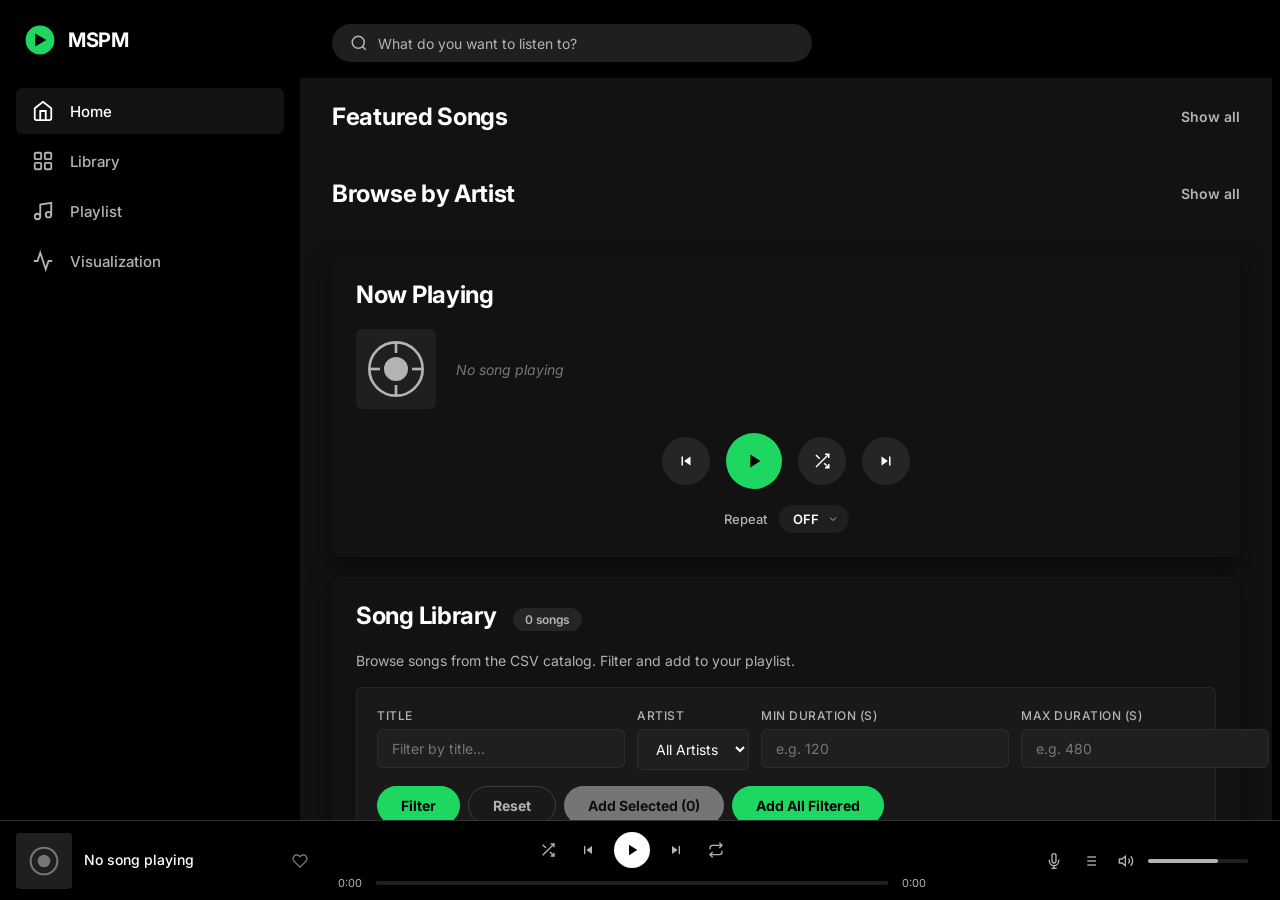
==== commit de413791: "Update" ====
--- a/Src/resources/frontend/index.html
+++ b/Src/resources/frontend/index.html
@@ -64,10 +64,7 @@
                         <line x1="21" y1="21" x2="16.65" y2="16.65"/>
                     </svg>
                     <input type="text" id="search-input" placeholder="What do you want to listen to?">
-                </div>
-                <div class="user-actions">
-                    <button class="btn btn-ghost">Sign Up</button>
-                    <button class="btn btn-secondary">Log In</button>
+                    <div class="search-dropdown" id="search-dropdown"></div>
                 </div>
             </header>
 
@@ -136,55 +133,7 @@
                     </div>
                 </section>
 
-                <section id="search-section" class="card">
-                    <div class="card-header">
-                        <h2>Search Results</h2>
-                        <button id="btn-search" class="btn btn-primary">Search</button>
-                    </div>
-                    <div id="search-results"></div>
-                </section>
-
-                <section id="add-song" class="card">
-                    <div class="card-header">
-                        <h2>Add Song</h2>
-                    </div>
-                    <form id="add-song-form">
-                        <div class="form-row">
-                            <div class="form-group">
-                                <label for="song-id">ID</label>
-                                <input type="text" id="song-id" required placeholder="e.g. S001">
-                            </div>
-                            <div class="form-group">
-                                <label for="song-title">Title</label>
-                                <input type="text" id="song-title" required placeholder="Song title">
-                            </div>
-                            <div class="form-group">
-                                <label for="song-artist">Artist</label>
-                                <input type="text" id="song-artist" required placeholder="Artist name">
-                            </div>
-                            <div class="form-group">
-                                <label for="song-duration">Duration (s)</label>
-                                <input type="number" id="song-duration" required placeholder="e.g. 240">
-                            </div>
-                        </div>
-                        <button type="submit" class="btn btn-primary">Add Song</button>
-                    </form>
-                </section>
-
-                <section id="sort-section" class="card">
-                    <div class="card-header">
-                        <h2>Sort Playlist</h2>
-                    </div>
-                    <div class="sort-row">
-                        <select id="sort-type">
-                            <option value="id">By ID</option>
-                            <option value="title">By Title</option>
-                            <option value="artist">By Artist</option>
-                            <option value="playcount">By Play Count</option>
-                        </select>
-                        <button id="btn-sort" class="btn btn-primary">Sort</button>
-                    </div>
-                </section>
+
 
                 <section id="library-section" class="card">
                     <div class="card-header">
--- a/Src/resources/frontend/css/style.css
+++ b/Src/resources/frontend/css/style.css
@@ -146,6 +146,7 @@
 }
 
 .search-bar {
+    position: relative;
     display: flex;
     align-items: center;
     gap: 10px;
@@ -187,6 +188,97 @@
     align-items: center;
     gap: 8px;
     flex-shrink: 0;
+}
+
+.search-bar {
+    position: relative;
+}
+
+.search-dropdown {
+    position: absolute;
+    top: 100%;
+    left: 0;
+    right: 0;
+    margin-top: 8px;
+    background: var(--control);
+    border-radius: var(--radius-card);
+    box-shadow: var(--shadow-menu);
+    padding: 8px;
+    max-height: 360px;
+    overflow-y: auto;
+    z-index: 999;
+    display: none;
+}
+
+.search-dropdown-visible {
+    display: block;
+}
+
+.search-dd-empty {
+    padding: 16px;
+    text-align: center;
+    color: var(--text-muted);
+    font-size: 14px;
+}
+
+.search-dd-item {
+    display: flex;
+    align-items: center;
+    gap: 8px;
+    padding: 8px 12px;
+    border-radius: 4px;
+    transition: background 0.1s ease;
+}
+
+.search-dd-item:hover {
+    background: var(--control-hover);
+}
+
+.search-dd-info {
+    flex: 1;
+    min-width: 0;
+}
+
+.search-dd-title {
+    font-size: 14px;
+    font-weight: 500;
+    color: var(--text-primary);
+    white-space: nowrap;
+    overflow: hidden;
+    text-overflow: ellipsis;
+}
+
+.search-dd-artist {
+    font-size: 12px;
+    color: var(--text-secondary);
+    white-space: nowrap;
+    overflow: hidden;
+    text-overflow: ellipsis;
+}
+
+.search-dd-add {
+    background: transparent;
+    border: 1px solid rgba(255, 255, 255, 0.15);
+    color: var(--text-secondary);
+    padding: 6px 16px;
+    border-radius: var(--radius-pill);
+    font-size: 13px;
+    font-weight: 600;
+    font-family: var(--font-family);
+    cursor: pointer;
+    white-space: nowrap;
+    transition: all 0.15s ease;
+    flex-shrink: 0;
+}
+
+.search-dd-add:hover:not(:disabled) {
+    color: var(--text-primary);
+    border-color: var(--text-primary);
+}
+
+.search-dd-add:disabled {
+    opacity: 0.5;
+    cursor: not-allowed;
 }
 
 /* ─── Content ─────────────────────────────── */
@@ -1104,6 +1196,33 @@
     align-items: center;
     justify-content: center;
     margin-bottom: 12px;
+    position: relative;
+}
+
+.rail-play-btn {
+    width: 48px;
+    height: 48px;
+    border-radius: 50%;
+    background: var(--accent);
+    border: none;
+    cursor: pointer;
+    display: flex;
+    align-items: center;
+    justify-content: center;
+    opacity: 0;
+    transform: translateY(8px);
+    transition: all 0.2s ease;
+    box-shadow: 0 4px 12px rgba(0, 0, 0, 0.4);
+}
+
+.rail-card:hover .rail-play-btn {
+    opacity: 1;
+    transform: translateY(0);
+}
+
+.rail-play-btn:hover {
+    transform: translateY(0) scale(1.06);
+    filter: brightness(1.1);
 }
 
 .rail-card-title {
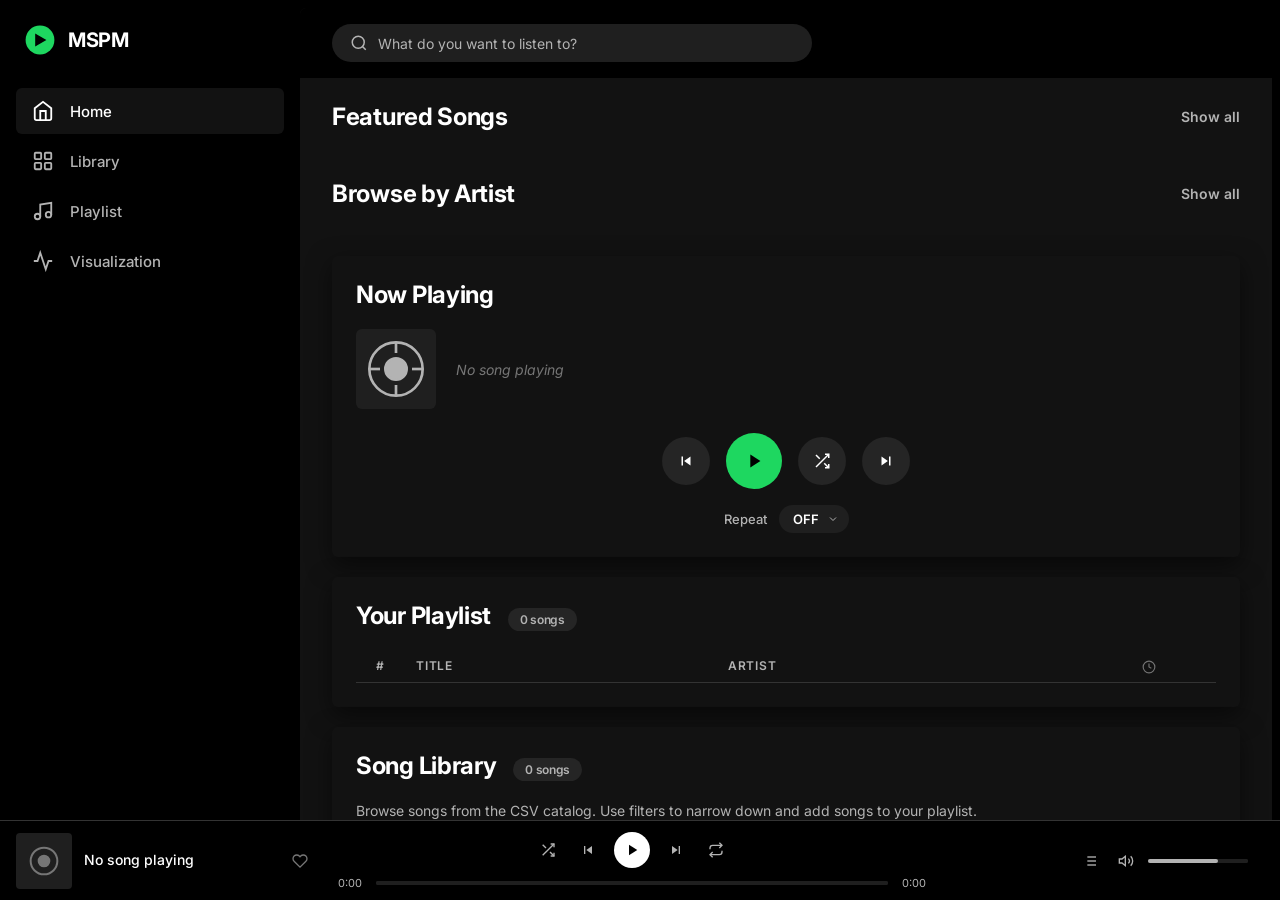
==== commit 19f8e45b: "Update" ====
--- a/Src/resources/frontend/index.html
+++ b/Src/resources/frontend/index.html
@@ -133,24 +133,38 @@
                     </div>
                 </section>
 
-
+                <section id="playlist-section" class="card">
+                    <div class="card-header">
+                        <h2>Your Playlist <span id="playlist-count-badge" class="badge">0 songs</span></h2>
+                    </div>
+                    <div class="table-wrapper">
+                        <table id="playlist-table" class="tracklist-table">
+                            <thead>
+                                <tr>
+                                    <th class="track-col-num">#</th>
+                                    <th class="track-col-title">Title</th>
+                                    <th class="track-col-artist">Artist</th>
+                                    <th class="track-col-duration">
+                                        <svg viewBox="0 0 24 24" width="14" height="14" fill="none" stroke="currentColor" stroke-width="2"><circle cx="12" cy="12" r="10"/><polyline points="12 6 12 12 16 14"/></svg>
+                                    </th>
+                                    <th class="track-col-action"></th>
+                                </tr>
+                            </thead>
+                            <tbody id="playlist-body"></tbody>
+                        </table>
+                    </div>
+                </section>
 
                 <section id="library-section" class="card">
                     <div class="card-header">
                         <h2>Song Library <span id="library-total-badge" class="badge">0 songs</span></h2>
                     </div>
-                    <p class="section-desc">Browse songs from the CSV catalog. Filter and add to your playlist.</p>
+                    <p class="section-desc">Browse songs from the CSV catalog. Use filters to narrow down and add songs to your playlist.</p>
                     <div class="library-filters">
                         <div class="filter-row">
                             <div class="filter-group">
                                 <label for="lib-filter-title">Title</label>
                                 <input type="text" id="lib-filter-title" placeholder="Filter by title...">
-                            </div>
-                            <div class="filter-group">
-                                <label for="lib-filter-artist">Artist</label>
-                                <select id="lib-filter-artist">
-                                    <option value="">All Artists</option>
-                                </select>
                             </div>
                             <div class="filter-group">
                                 <label for="lib-filter-min-dur">Min Duration (s)</label>
@@ -165,7 +179,6 @@
                             <button id="btn-lib-filter" class="btn btn-primary">Filter</button>
                             <button id="btn-lib-reset" class="btn btn-ghost">Reset</button>
                             <button id="btn-lib-add-selected" class="btn btn-secondary" disabled>Add Selected (0)</button>
-                            <button id="btn-lib-add-all-filtered" class="btn btn-primary">Add All Filtered</button>
                         </div>
                     </div>
                     <div class="table-wrapper">
@@ -191,35 +204,6 @@
                     </div>
                 </section>
 
-                <section id="playlist-section" class="card">
-                    <div class="card-header">
-                        <h2>Your Playlist <span id="playlist-count-badge" class="badge">0 songs</span></h2>
-                    </div>
-                    <div class="table-wrapper">
-                        <table id="playlist-table" class="tracklist-table">
-                            <thead>
-                                <tr>
-                                    <th class="track-col-num">#</th>
-                                    <th class="track-col-title">Title</th>
-                                    <th class="track-col-artist">Artist</th>
-                                    <th class="track-col-duration">
-                                        <svg viewBox="0 0 24 24" width="14" height="14" fill="none" stroke="currentColor" stroke-width="2"><circle cx="12" cy="12" r="10"/><polyline points="12 6 12 12 16 14"/></svg>
-                                    </th>
-                                    <th class="track-col-action"></th>
-                                </tr>
-                            </thead>
-                            <tbody id="playlist-body"></tbody>
-                        </table>
-                    </div>
-                </section>
-
-                <section id="recently-played" class="card">
-                    <div class="card-header">
-                        <h2>Recently Played</h2>
-                    </div>
-                    <ul id="history-stack"></ul>
-                </section>
-
                 <section id="visualization-section" class="card">
                     <div class="card-header">
                         <h2>DSA Visualization</h2>
@@ -299,14 +283,6 @@
             </div>
         </div>
         <div class="np-bar-right">
-            <button class="np-control-btn" title="Lyrics">
-                <svg viewBox="0 0 24 24" width="16" height="16" fill="none" stroke="currentColor" stroke-width="2">
-                    <path d="M12 1a3 3 0 00-3 3v8a3 3 0 006 0V4a3 3 0 00-3-3z"/>
-                    <path d="M19 10v2a7 7 0 01-14 0v-2"/>
-                    <line x1="12" y1="19" x2="12" y2="23"/>
-                    <line x1="8" y1="23" x2="16" y2="23"/>
-                </svg>
-            </button>
             <button class="np-control-btn" id="np-queue" title="Queue">
                 <svg viewBox="0 0 24 24" width="16" height="16" fill="none" stroke="currentColor" stroke-width="2">
                     <line x1="8" y1="6" x2="21" y2="6"/><line x1="8" y1="12" x2="21" y2="12"/>
@@ -332,8 +308,6 @@
 
     <div class="context-menu" id="context-menu">
         <div class="context-menu-item" data-action="add-to-playlist">Add to Playlist</div>
-        <div class="context-menu-item" data-action="share">Share</div>
-        <div class="context-menu-item" data-action="go-to-artist">Go to Artist</div>
         <div class="context-menu-separator"></div>
         <div class="context-menu-item context-menu-danger" data-action="delete">Delete</div>
     </div>
@@ -381,7 +355,9 @@
             const item = e.target.closest('.context-menu-item');
             if (!item) return;
             const songId = document.getElementById('context-menu').dataset.songId;
-            if (item.dataset.action === 'delete' && songId && typeof onDelete === 'function') {
+            if (item.dataset.action === 'add-to-playlist' && songId && typeof onAddToPlaylist === 'function') {
+                onAddToPlaylist(songId);
+            } else if (item.dataset.action === 'delete' && songId && typeof onDelete === 'function') {
                 onDelete(songId);
             }
             document.getElementById('context-menu').classList.remove('context-menu-visible');
--- a/Src/resources/frontend/css/style.css
+++ b/Src/resources/frontend/css/style.css
@@ -421,20 +421,6 @@
     filter: brightness(1.1);
 }
 
-.btn-danger {
-    background: transparent;
-    color: var(--text-muted);
-    border: 1px solid rgba(255, 255, 255, 0.1);
-    padding: 6px 16px;
-    font-size: 13px;
-}
-
-.btn-danger:hover:not(:disabled) {
-    color: #ff4757;
-    border-color: #ff4757;
-    background: rgba(255, 71, 87, 0.1);
-}
-
 /* ─── Current Song ────────────────────────── */
 
 .current-song-display {
@@ -918,88 +904,6 @@
     color: var(--text-muted);
 }
 
-.sort-row {
-    display: flex;
-    gap: 12px;
-    align-items: center;
-}
-
-#sort-type {
-    background: var(--control);
-    color: var(--text-primary);
-    border: 1px solid rgba(255, 255, 255, 0.06);
-    border-radius: var(--radius-card);
-    padding: 10px 16px;
-    font-size: 14px;
-    font-family: var(--font-family);
-    font-weight: 500;
-    cursor: pointer;
-    outline: none;
-}
-
-#sort-type:focus {
-    border-color: rgba(255, 255, 255, 0.2);
-}
-
-#sort-type option {
-    background: var(--canvas);
-    color: var(--text-primary);
-}
-
-/* ─── Search Results ──────────────────────── */
-
-#search-results {
-    margin-top: 4px;
-}
-
-.search-result-item {
-    display: flex;
-    justify-content: space-between;
-    align-items: center;
-    padding: 10px 14px;
-    border-bottom: 1px solid rgba(255, 255, 255, 0.04);
-    font-size: 14px;
-}
-
-.search-result-item:last-child {
-    border-bottom: none;
-}
-
-.search-result-item .title {
-    color: var(--text-primary);
-    font-weight: 500;
-}
-
-/* ─── History ─────────────────────────────── */
-
-#history-stack {
-    list-style: none;
-    display: flex;
-    flex-direction: column-reverse;
-    gap: 6px;
-}
-
-#history-stack li {
-    background: rgba(255, 255, 255, 0.03);
-    padding: 10px 16px;
-    border-radius: var(--radius-card);
-    font-size: 14px;
-    border-left: 3px solid rgba(255, 255, 255, 0.08);
-    display: flex;
-    justify-content: space-between;
-    transition: background 0.15s ease;
-}
-
-#history-stack li:hover {
-    background: rgba(255, 255, 255, 0.06);
-}
-
-#history-stack li:first-child {
-    border-left-color: var(--accent);
-    background: rgba(30, 215, 96, 0.08);
-    font-weight: 600;
-}
-
 /* ─── Visualization ───────────────────────── */
 
 .viz-section {
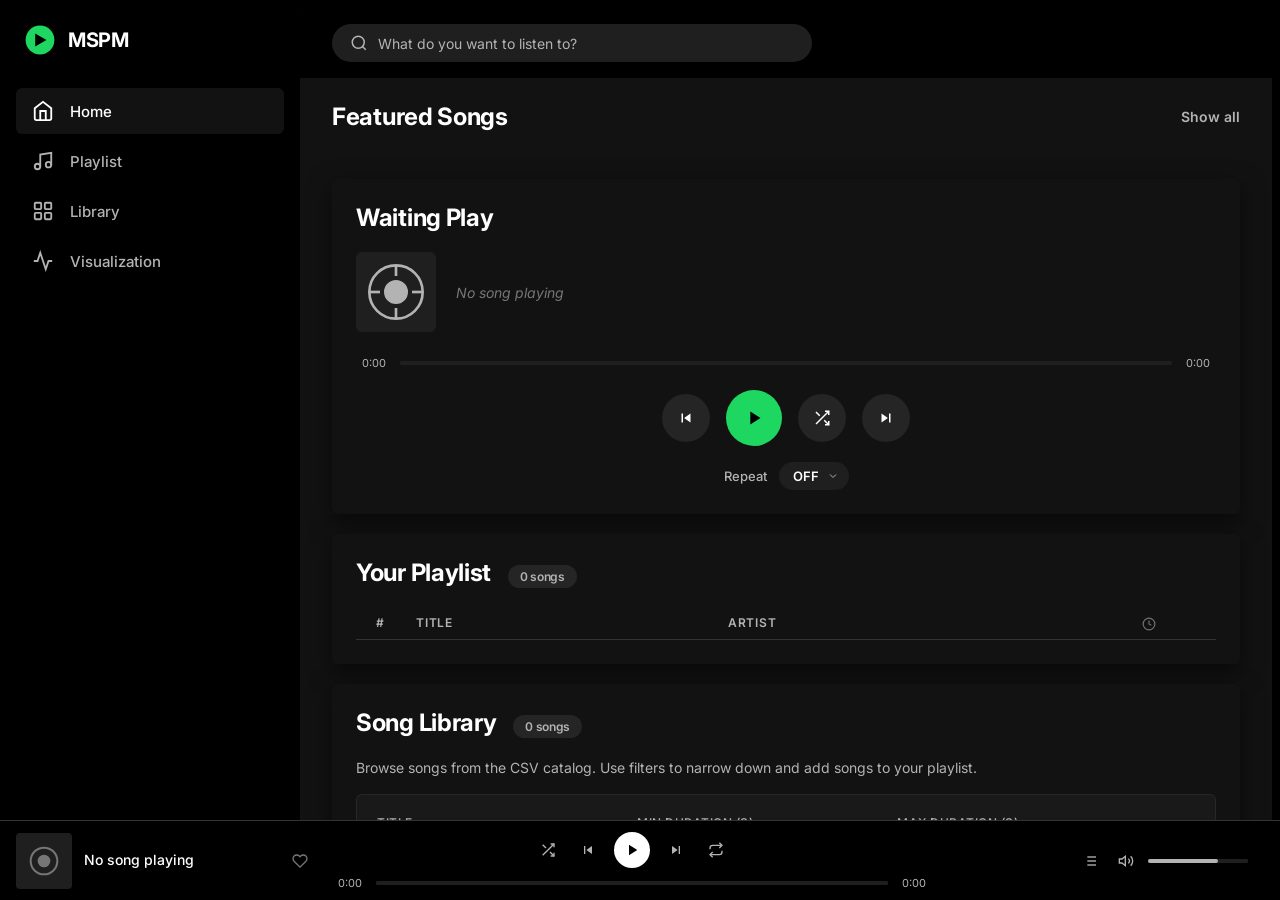
==== commit fe622c24: "Fix" ====
--- a/Src/resources/frontend/index.html
+++ b/Src/resources/frontend/index.html
@@ -30,6 +30,14 @@
                     </svg>
                     <span>Home</span>
                 </a>
+                <a href="#" class="nav-item" data-target="playlist-section">
+                    <svg viewBox="0 0 24 24" width="22" height="22" fill="none" stroke="currentColor" stroke-width="2">
+                        <path d="M9 18V5l12-2v13"/>
+                        <circle cx="6" cy="18" r="3"/>
+                        <circle cx="18" cy="16" r="3"/>
+                    </svg>
+                    <span>Playlist</span>
+                </a>
                 <a href="#" class="nav-item" data-target="library-section">
                     <svg viewBox="0 0 24 24" width="22" height="22" fill="none" stroke="currentColor" stroke-width="2">
                         <rect x="3" y="3" width="7" height="7" rx="1"/>
@@ -39,14 +47,6 @@
                     </svg>
                     <span>Library</span>
                 </a>
-                <a href="#" class="nav-item" data-target="playlist-section">
-                    <svg viewBox="0 0 24 24" width="22" height="22" fill="none" stroke="currentColor" stroke-width="2">
-                        <path d="M9 18V5l12-2v13"/>
-                        <circle cx="6" cy="18" r="3"/>
-                        <circle cx="18" cy="16" r="3"/>
-                    </svg>
-                    <span>Playlist</span>
-                </a>
                 <a href="#" class="nav-item" data-target="visualization-section">
                     <svg viewBox="0 0 24 24" width="22" height="22" fill="none" stroke="currentColor" stroke-width="2">
                         <polyline points="22 12 18 12 15 21 9 3 6 12 2 12"/>
@@ -76,17 +76,9 @@
                     </div>
                     <div class="rail-content" id="rail-featured-content"></div>
                 </div>
-                <div class="content-rail" id="rail-artists">
-                    <div class="rail-header">
-                        <h2>Browse by Artist</h2>
-                        <a href="#" class="rail-show-all" data-target="library-section">Show all</a>
-                    </div>
-                    <div class="rail-content" id="rail-artists-content"></div>
-                </div>
-
                 <section id="current-song" class="card">
                     <div class="card-header">
-                        <h2>Now Playing</h2>
+                        <h2 id="now-playing-header">Waiting Play</h2>
                     </div>
                     <div class="current-song-display">
                         <div class="current-song-art" id="current-song-art">
@@ -102,6 +94,15 @@
                         <div id="current-song-info">
                             <p class="no-song">No song playing</p>
                         </div>
+                    </div>
+                    <div class="np-timer-wrap" id="np-card-timer">
+                        <span class="np-time" id="card-time-current">0:00</span>
+                        <div class="np-progress-wrap" id="card-progress-bar">
+                            <div class="np-progress-bg"></div>
+                            <div class="np-progress-fill" id="card-progress-fill" style="width:0%"></div>
+                            <div class="np-progress-thumb" id="card-progress-thumb"></div>
+                        </div>
+                        <span class="np-time" id="card-time-total">0:00</span>
                     </div>
                     <div class="controls-row">
                         <button id="btn-prev" class="btn btn-control" title="Previous">
@@ -307,8 +308,6 @@
     </div>
 
     <div class="context-menu" id="context-menu">
-        <div class="context-menu-item" data-action="add-to-playlist">Add to Playlist</div>
-        <div class="context-menu-separator"></div>
         <div class="context-menu-item context-menu-danger" data-action="delete">Delete</div>
     </div>
 
@@ -355,9 +354,7 @@
             const item = e.target.closest('.context-menu-item');
             if (!item) return;
             const songId = document.getElementById('context-menu').dataset.songId;
-            if (item.dataset.action === 'add-to-playlist' && songId && typeof onAddToPlaylist === 'function') {
-                onAddToPlaylist(songId);
-            } else if (item.dataset.action === 'delete' && songId && typeof onDelete === 'function') {
+            if (item.dataset.action === 'delete' && songId && typeof onDelete === 'function') {
                 onDelete(songId);
             }
             document.getElementById('context-menu').classList.remove('context-menu-visible');
--- a/Src/resources/frontend/css/style.css
+++ b/Src/resources/frontend/css/style.css
@@ -403,9 +403,14 @@
     justify-content: center;
 }
 
-.btn-control:hover {
+.btn-control:hover:not(:disabled) {
     background: rgba(255, 255, 255, 0.15);
     transform: scale(1.06);
+}
+
+.btn-control:disabled {
+    opacity: 0.35;
+    cursor: not-allowed;
 }
 
 .btn-play {
@@ -415,10 +420,15 @@
     height: 56px;
 }
 
-.btn-play:hover {
+.btn-play:hover:not(:disabled) {
     background: var(--accent);
     transform: scale(1.08);
     filter: brightness(1.1);
+}
+
+.btn-play:disabled {
+    opacity: 0.35;
+    cursor: not-allowed;
 }
 
 /* ─── Current Song ────────────────────────── */
@@ -493,6 +503,14 @@
 @keyframes pulsePlaying {
     0%, 100% { opacity: 1; }
     50% { opacity: 0.6; }
+}
+
+.np-timer-wrap {
+    display: flex;
+    align-items: center;
+    gap: 8px;
+    width: 100%;
+    margin-bottom: 20px;
 }
 
 .controls-row {
@@ -545,6 +563,11 @@
     color: var(--text-primary);
 }
 
+.repeat-row select:disabled {
+    opacity: 0.4;
+    cursor: not-allowed;
+}
+
 /* ─── Library Filters ─────────────────────── */
 
 .library-filters {
@@ -979,7 +1002,7 @@
 
 #stack-display {
     display: flex;
-    flex-direction: column-reverse;
+    flex-direction: column;
     gap: 4px;
     padding: 16px;
     background: rgba(255, 255, 255, 0.02);
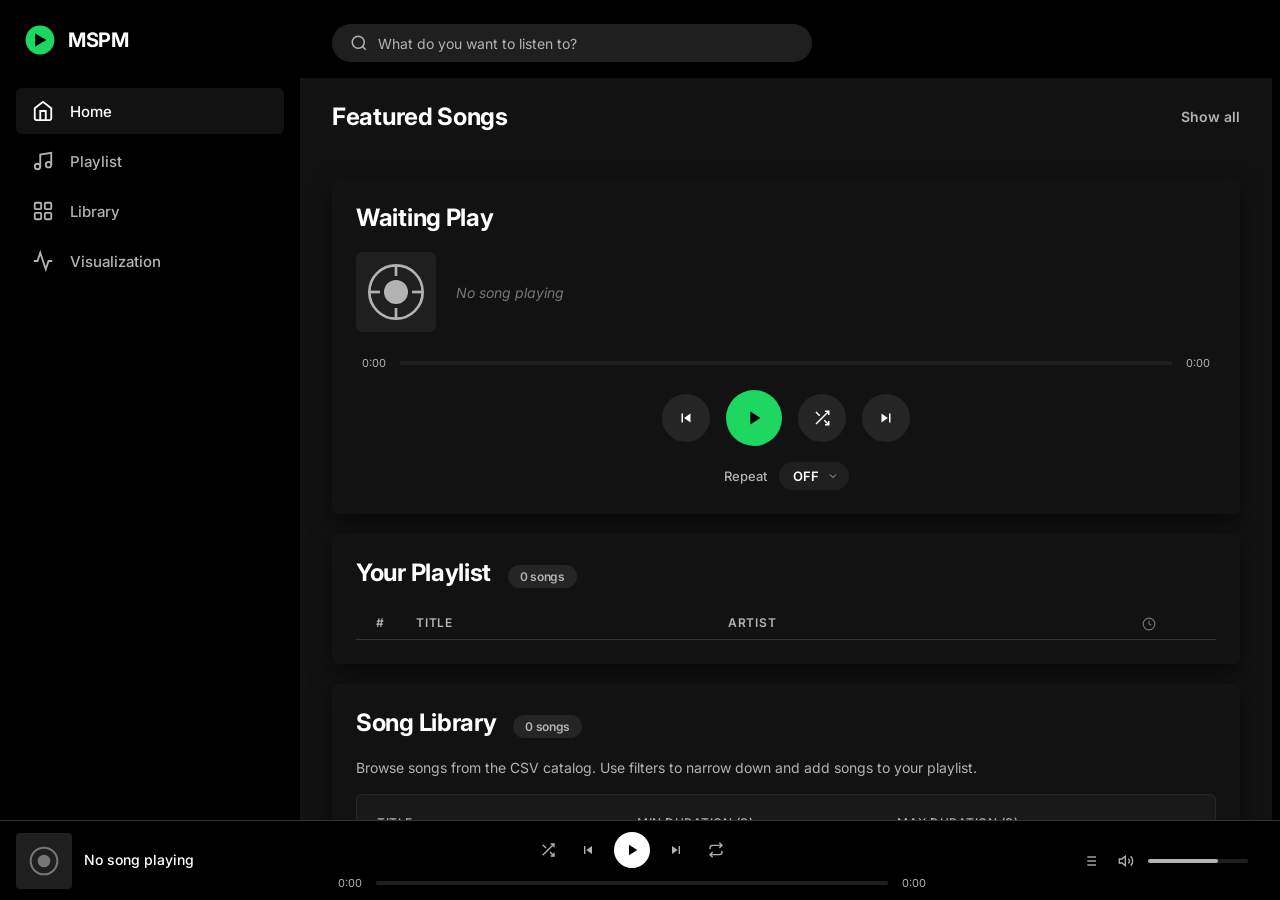
==== commit 6621109f: "Update" ====
--- a/Src/resources/frontend/index.html
+++ b/Src/resources/frontend/index.html
@@ -238,11 +238,6 @@
                 <span class="np-title" id="np-title">No song playing</span>
                 <span class="np-artist" id="np-artist"></span>
             </div>
-            <button class="np-like" id="np-like" title="Add to Favorites">
-                <svg viewBox="0 0 24 24" width="16" height="16" fill="none" stroke="currentColor" stroke-width="2">
-                    <path d="M20.84 4.61a5.5 5.5 0 00-7.78 0L12 5.67l-1.06-1.06a5.5 5.5 0 00-7.78 7.78l1.06 1.06L12 21.23l7.78-7.78 1.06-1.06a5.5 5.5 0 000-7.78z"/>
-                </svg>
-            </button>
         </div>
         <div class="np-bar-center">
             <div class="np-controls">
@@ -291,6 +286,10 @@
                     <line x1="3" y1="12" x2="3.01" y2="12"/><line x1="3" y1="18" x2="3.01" y2="18"/>
                 </svg>
             </button>
+            <div class="np-queue-popup" id="np-queue-popup">
+                <div class="queue-popup-header">Up Next</div>
+                <div class="queue-popup-list" id="queue-popup-list"></div>
+            </div>
             <div class="np-volume">
                 <button class="np-control-btn np-volume-icon" id="np-volume-icon" title="Volume">
                     <svg viewBox="0 0 24 24" width="16" height="16" fill="none" stroke="currentColor" stroke-width="2">
--- a/Src/resources/frontend/css/style.css
+++ b/Src/resources/frontend/css/style.css
@@ -1232,24 +1232,6 @@
     text-overflow: ellipsis;
 }
 
-.np-like {
-    background: none;
-    border: none;
-    color: var(--text-muted);
-    cursor: pointer;
-    padding: 8px;
-    border-radius: 50%;
-    display: flex;
-    align-items: center;
-    justify-content: center;
-    transition: all 0.2s ease;
-    flex-shrink: 0;
-}
-
-.np-like:hover {
-    color: var(--accent);
-    transform: scale(1.1);
-}
 
 .np-bar-center {
     display: flex;
@@ -1364,9 +1346,10 @@
     background: var(--text-primary);
     position: absolute;
     top: 50%;
+    left: 0%;
     transform: translate(-50%, -50%);
     opacity: 0;
-    transition: opacity 0.15s ease;
+    transition: opacity 0.15s ease, left 0.1s linear;
     pointer-events: none;
 }
 
@@ -1382,6 +1365,7 @@
     max-width: 300px;
     flex: 1;
     justify-content: flex-end;
+    position: relative;
 }
 
 .np-volume {
@@ -1428,14 +1412,96 @@
     background: var(--text-primary);
     position: absolute;
     top: 50%;
+    left: 70%;
     transform: translate(-50%, -50%);
     opacity: 0;
-    transition: opacity 0.15s ease;
+    transition: opacity 0.15s ease, left 0.1s linear;
     pointer-events: none;
 }
 
 .np-volume-wrap:hover .np-volume-thumb {
     opacity: 1;
+}
+
+/* ─── Queue Popup ─────────────────────────── */
+
+.np-queue-popup {
+    position: absolute;
+    bottom: 100%;
+    right: 0;
+    margin-bottom: 12px;
+    width: 300px;
+    max-height: 360px;
+    background: var(--control);
+    border-radius: var(--radius-card);
+    box-shadow: var(--shadow-menu);
+    overflow: hidden;
+    display: none;
+    z-index: 1001;
+}
+
+.np-queue-popup.queue-popup-visible {
+    display: block;
+}
+
+.queue-popup-header {
+    padding: 14px 16px;
+    font-size: 14px;
+    font-weight: 700;
+    color: var(--text-primary);
+    border-bottom: 1px solid rgba(255,255,255,0.08);
+}
+
+.queue-popup-list {
+    max-height: 300px;
+    overflow-y: auto;
+    padding: 8px;
+}
+
+.queue-popup-item {
+    display: flex;
+    align-items: center;
+    gap: 8px;
+    padding: 8px 12px;
+    border-radius: 4px;
+    cursor: pointer;
+    transition: background 0.1s ease;
+    font-size: 13px;
+}
+
+.queue-popup-item:hover {
+    background: var(--control-hover);
+}
+
+.queue-popup-item.queue-active {
+    color: var(--accent);
+    font-weight: 600;
+}
+
+.queue-popup-item .qpi-num {
+    color: var(--text-muted);
+    min-width: 20px;
+    text-align: right;
+    font-size: 12px;
+}
+
+.queue-popup-item .qpi-title {
+    flex: 1;
+    white-space: nowrap;
+    overflow: hidden;
+    text-overflow: ellipsis;
+}
+
+.queue-popup-item .qpi-dur {
+    color: var(--text-muted);
+    font-size: 11px;
+}
+
+.queue-popup-empty {
+    padding: 24px;
+    text-align: center;
+    color: var(--text-muted);
+    font-size: 13px;
 }
 
 /* ─── Context Menu ────────────────────────── */
